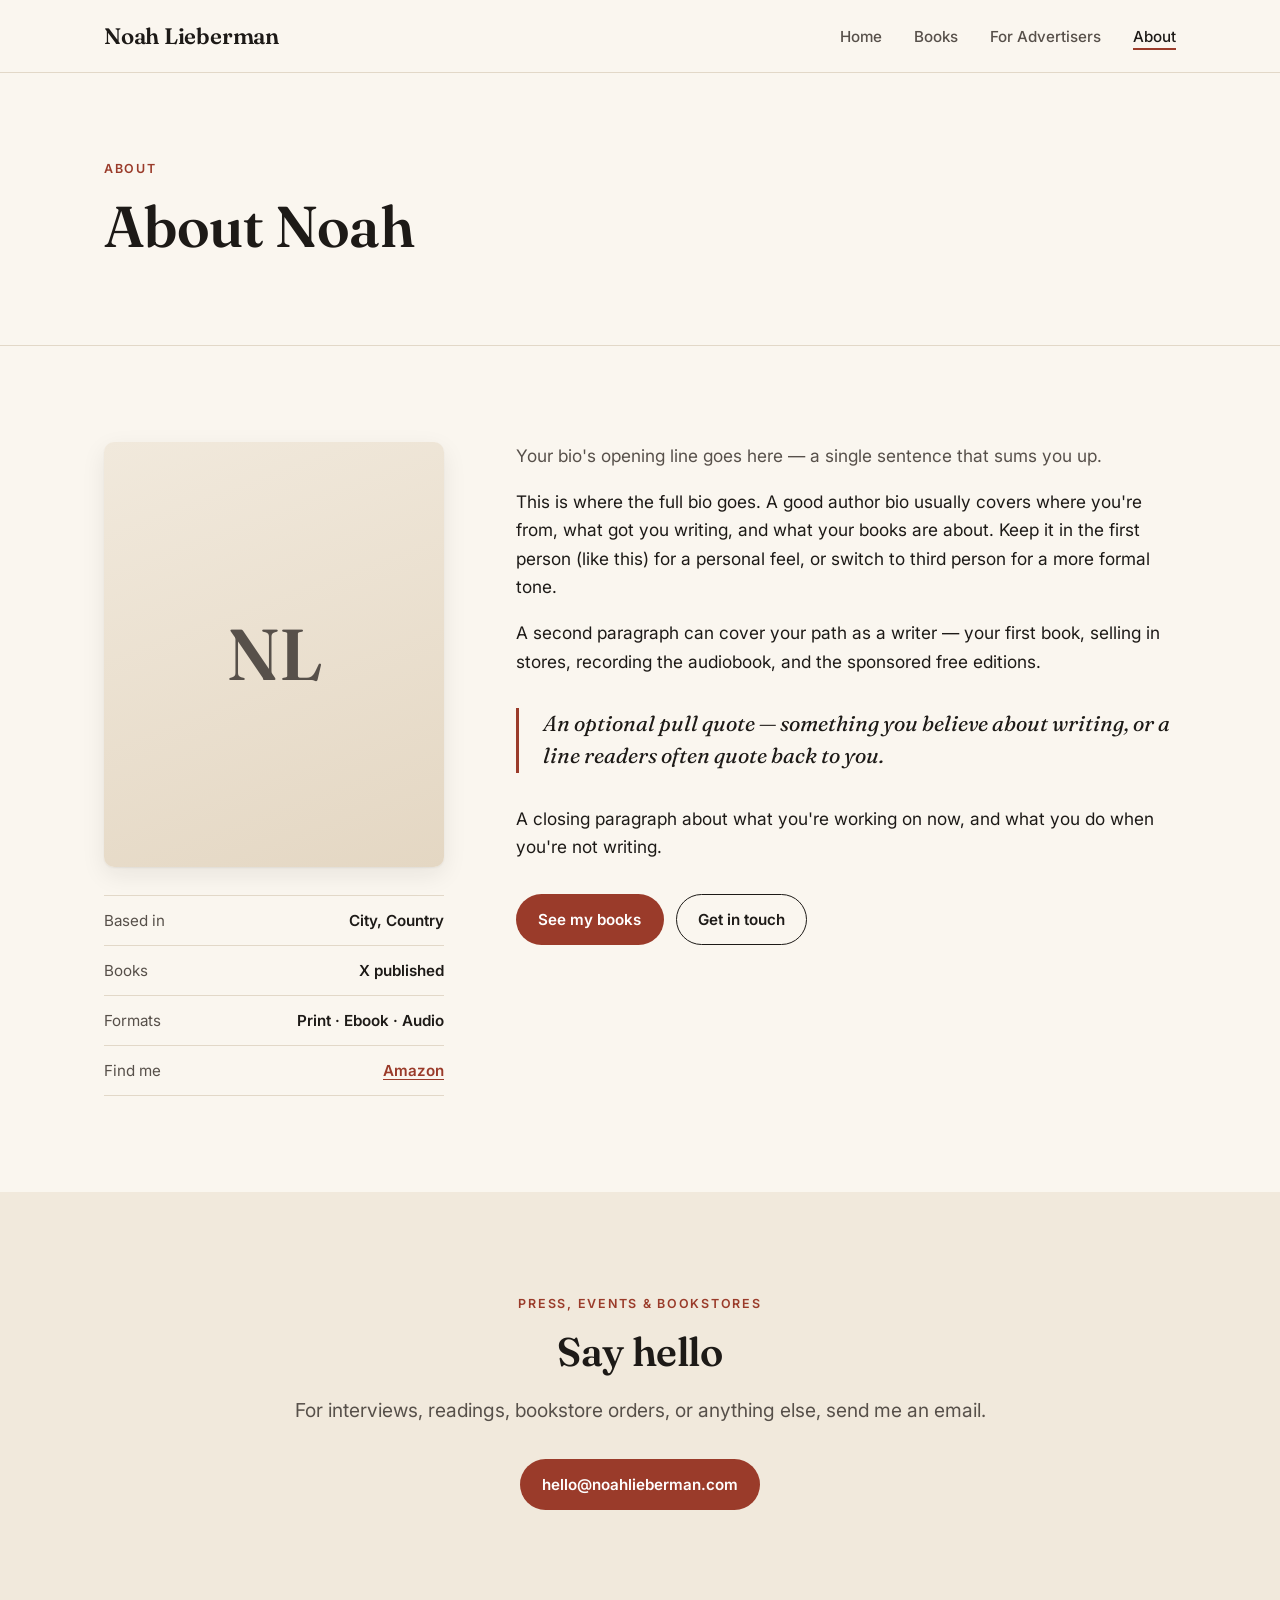
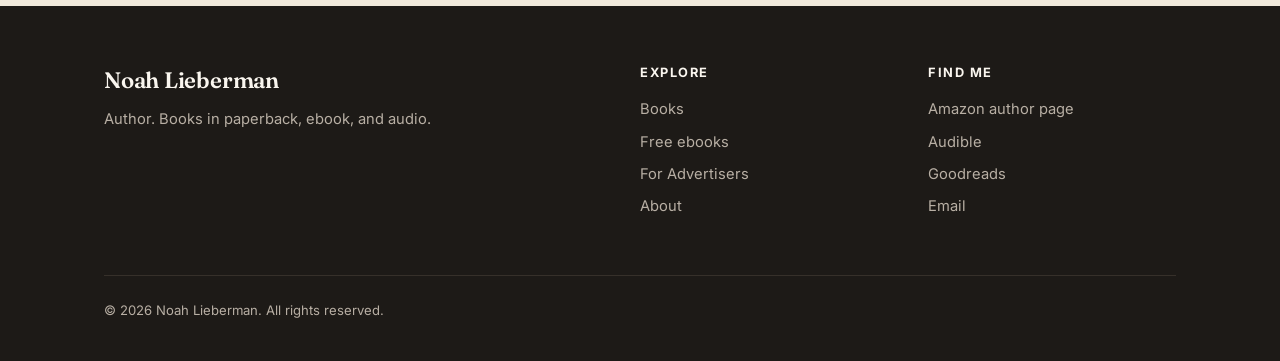
==== about.html @ 51c7ef85 "Build author website: home, books, advertisers, and about pages Static HTML/CSS site with placeholde" ====
<!doctype html>
<html lang="en">
<head>
  <meta charset="utf-8">
  <meta name="viewport" content="width=device-width, initial-scale=1">
  <title>About — Noah Lieberman</title>
  <meta name="description" content="About Noah Lieberman, author.">
  <link rel="icon" href="assets/img/favicon.svg" type="image/svg+xml">
  <link rel="preconnect" href="https://fonts.googleapis.com">
  <link rel="preconnect" href="https://fonts.gstatic.com" crossorigin>
  <link href="https://fonts.googleapis.com/css2?family=Fraunces:ital,opsz,wght@0,9..144,400..700;1,9..144,400..700&family=Inter:wght@400;500;600&display=swap" rel="stylesheet">
  <link rel="stylesheet" href="assets/css/style.css">
</head>
<body>
  <a class="skip-link" href="#main">Skip to content</a>

  <header class="site-header">
    <nav class="container" aria-label="Main">
      <a class="brand" href="index.html">Noah Lieberman</a>
      <button class="nav-toggle" aria-expanded="false" aria-controls="nav-links" aria-label="Open menu">
        <svg viewBox="0 0 24 24" fill="none" stroke="currentColor" stroke-width="2" stroke-linecap="round"><path d="M4 7h16M4 12h16M4 17h16"/></svg>
      </button>
      <ul class="nav-links" id="nav-links">
        <li><a href="index.html">Home</a></li>
        <li><a href="books.html">Books</a></li>
        <li><a href="advertisers.html">For Advertisers</a></li>
        <li><a href="about.html" aria-current="page">About</a></li>
      </ul>
    </nav>
  </header>

  <main id="main">

    <section class="page-head">
      <div class="container">
        <span class="eyebrow">About</span>
        <h1>About Noah</h1>
      </div>
    </section>

    <section class="section">
      <div class="container about-grid">
        <aside>
          <!-- EDIT: replace with <img class="portrait" src="assets/img/noah.jpg" alt="Noah Lieberman"> -->
          <div class="portrait" role="img" aria-label="Photo of Noah Lieberman">NL</div>

          <!-- EDIT: quick facts — change or delete any row -->
          <ul class="facts">
            <li><span>Based in</span><span>City, Country</span></li>
            <li><span>Books</span><span>X published</span></li>
            <li><span>Formats</span><span>Print · Ebook · Audio</span></li>
            <li><span>Find me</span><span><a href="#">Amazon</a></span></li>
          </ul>
        </aside>

        <!-- EDIT: your full bio goes here -->
        <div class="prose">
          <p class="lede">Your bio's opening line goes here — a single sentence that sums you up.</p>

          <p>This is where the full bio goes. A good author bio usually covers where you're from, what got you writing, and what your books are about. Keep it in the first person (like this) for a personal feel, or switch to third person for a more formal tone.</p>

          <p>A second paragraph can cover your path as a writer — your first book, selling in stores, recording the audiobook, and the sponsored free editions.</p>

          <blockquote>An optional pull quote — something you believe about writing, or a line readers often quote back to you.</blockquote>

          <p>A closing paragraph about what you're working on now, and what you do when you're not writing.</p>

          <div class="btn-row mt-2">
            <a class="btn btn-primary" href="books.html">See my books</a>
            <a class="btn btn-outline" href="mailto:hello@noahlieberman.com">Get in touch</a>
          </div>
        </div>
      </div>
    </section>

    <!-- ========== PRESS / CONTACT ========== -->
    <section class="section section-alt">
      <div class="container cta-band">
        <span class="eyebrow">Press, events &amp; bookstores</span>
        <h2>Say hello</h2>
        <p class="lede">For interviews, readings, bookstore orders, or anything else, send me an email.</p>
        <div class="btn-row">
          <a class="btn btn-primary" href="mailto:hello@noahlieberman.com">hello@noahlieberman.com</a>
        </div>
      </div>
    </section>

  </main>

  <footer class="site-footer">
    <div class="container">
      <div class="footer-grid">
        <div>
          <a class="brand" href="index.html">Noah Lieberman</a>
          <p>Author. Books in paperback, ebook, and audio.</p>
        </div>
        <div>
          <h4>Explore</h4>
          <ul>
            <li><a href="books.html">Books</a></li>
            <li><a href="books.html#free">Free ebooks</a></li>
            <li><a href="advertisers.html">For Advertisers</a></li>
            <li><a href="about.html">About</a></li>
          </ul>
        </div>
        <div>
          <h4>Find me</h4>
          <ul>
            <li><a href="#">Amazon author page</a></li>
            <li><a href="#">Audible</a></li>
            <li><a href="#">Goodreads</a></li>
            <li><a href="mailto:hello@noahlieberman.com">Email</a></li>
          </ul>
        </div>
      </div>
      <div class="footer-bottom">&copy; <span id="year">2026</span> Noah Lieberman. All rights reserved.</div>
    </div>
  </footer>

  <script src="assets/js/main.js"></script>
</body>
</html>
---- assets/css/style.css ----
/* ==========================================================================
   noahlieberman.com — site styles
   Colours and fonts live in :root so the whole look can be changed in one place.
   ========================================================================== */

:root {
  --paper: #faf6ef;
  --paper-deep: #f1e9dc;
  --ink: #1d1a17;
  --ink-soft: #57504a;
  --line: #e2d8c8;
  --accent: #9a3b2a;        /* deep brick red */
  --accent-dark: #7a2c1f;
  --accent-soft: #f3e2dc;
  --gold: #b88a3b;
  --white: #ffffff;

  --font-display: "Fraunces", Georgia, "Times New Roman", serif;
  --font-body: "Inter", system-ui, -apple-system, "Segoe UI", Roboto, sans-serif;

  --radius: 10px;
  --shadow: 0 1px 2px rgba(29, 26, 23, 0.06), 0 8px 24px rgba(29, 26, 23, 0.08);
  --shadow-book: 2px 2px 0 rgba(0, 0, 0, 0.08), 12px 18px 32px rgba(29, 26, 23, 0.22);
  --max: 1120px;
}

/* ---------- Base ---------- */

*,
*::before,
*::after {
  box-sizing: border-box;
}

html {
  scroll-behavior: smooth;
}

body {
  margin: 0;
  background: var(--paper);
  color: var(--ink);
  font-family: var(--font-body);
  font-size: 17px;
  line-height: 1.65;
  -webkit-font-smoothing: antialiased;
}

img {
  max-width: 100%;
  display: block;
}

a {
  color: var(--accent);
  text-underline-offset: 3px;
}

a:hover {
  color: var(--accent-dark);
}

h1,
h2,
h3 {
  font-family: var(--font-display);
  font-weight: 600;
  line-height: 1.15;
  letter-spacing: -0.01em;
  margin: 0 0 0.5em;
}

h1 {
  font-size: clamp(2.4rem, 5vw, 4rem);
}

h2 {
  font-size: clamp(1.8rem, 3.2vw, 2.5rem);
}

h3 {
  font-size: 1.35rem;
}

p {
  margin: 0 0 1em;
}

.container {
  width: 100%;
  max-width: var(--max);
  margin: 0 auto;
  padding: 0 24px;
}

.eyebrow {
  display: inline-block;
  font-size: 0.78rem;
  font-weight: 600;
  letter-spacing: 0.14em;
  text-transform: uppercase;
  color: var(--accent);
  margin-bottom: 0.9rem;
}

.lede {
  font-size: 1.2rem;
  color: var(--ink-soft);
  max-width: 40em;
}

.skip-link {
  position: absolute;
  left: -9999px;
}

.skip-link:focus {
  left: 16px;
  top: 16px;
  z-index: 100;
  background: var(--ink);
  color: var(--white);
  padding: 8px 14px;
  border-radius: 6px;
}

/* ---------- Buttons ---------- */

.btn {
  display: inline-flex;
  align-items: center;
  gap: 0.5em;
  padding: 0.8em 1.4em;
  border-radius: 999px;
  border: 1.5px solid transparent;
  font-family: var(--font-body);
  font-size: 0.95rem;
  font-weight: 600;
  text-decoration: none;
  cursor: pointer;
  transition: background 0.15s, color 0.15s, border-color 0.15s, transform 0.15s;
}

.btn:hover {
  transform: translateY(-1px);
}

.btn-primary {
  background: var(--accent);
  color: var(--white);
}

.btn-primary:hover {
  background: var(--accent-dark);
  color: var(--white);
}

.btn-outline {
  border-color: var(--ink);
  color: var(--ink);
  background: transparent;
}

.btn-outline:hover {
  background: var(--ink);
  color: var(--paper);
}

.btn-small {
  padding: 0.55em 1.05em;
  font-size: 0.85rem;
}

.btn-row {
  display: flex;
  flex-wrap: wrap;
  gap: 12px;
}

/* ---------- Header / nav ---------- */

.site-header {
  position: sticky;
  top: 0;
  z-index: 50;
  background: rgba(250, 246, 239, 0.92);
  backdrop-filter: blur(8px);
  -webkit-backdrop-filter: blur(8px);
  border-bottom: 1px solid var(--line);
}

.site-header .container {
  display: flex;
  align-items: center;
  justify-content: space-between;
  height: 72px;
}

.brand {
  font-family: var(--font-display);
  font-size: 1.4rem;
  font-weight: 600;
  color: var(--ink);
  text-decoration: none;
  letter-spacing: -0.01em;
}

.brand:hover {
  color: var(--ink);
}

.nav-links {
  display: flex;
  align-items: center;
  gap: 32px;
  list-style: none;
  margin: 0;
  padding: 0;
}

.nav-links a {
  color: var(--ink-soft);
  text-decoration: none;
  font-size: 0.95rem;
  font-weight: 500;
}

.nav-links a:hover,
.nav-links a[aria-current="page"] {
  color: var(--ink);
}

.nav-links a[aria-current="page"] {
  box-shadow: inset 0 -2px 0 var(--accent);
  padding-bottom: 4px;
}

.nav-toggle {
  display: none;
  background: none;
  border: 0;
  padding: 8px;
  cursor: pointer;
  color: var(--ink);
}

.nav-toggle svg {
  width: 26px;
  height: 26px;
}

@media (max-width: 760px) {
  .nav-toggle {
    display: block;
  }

  .nav-links {
    display: none;
    position: absolute;
    top: 72px;
    left: 0;
    right: 0;
    flex-direction: column;
    align-items: flex-start;
    gap: 0;
    background: var(--paper);
    border-bottom: 1px solid var(--line);
    padding: 8px 24px 20px;
  }

  .nav-links.open {
    display: flex;
  }

  .nav-links li {
    width: 100%;
  }

  .nav-links a {
    display: block;
    padding: 12px 0;
    font-size: 1.05rem;
  }

  .nav-links a[aria-current="page"] {
    box-shadow: none;
    color: var(--accent);
  }
}

/* ---------- Sections ---------- */

.section {
  padding: 96px 0;
}

.section-tight {
  padding: 64px 0;
}

.section-alt {
  background: var(--paper-deep);
}

.section-dark {
  background: var(--ink);
  color: var(--paper);
}

.section-dark .lede,
.section-dark p {
  color: #cfc6bb;
}

.section-dark .eyebrow {
  color: var(--gold);
}

.section-head {
  max-width: 680px;
  margin-bottom: 48px;
}

.section-head.center {
  text-align: center;
  margin-left: auto;
  margin-right: auto;
}

.section-head.center .lede {
  margin: 0 auto;
}

/* ---------- Hero ---------- */

.hero {
  padding: 88px 0 96px;
}

.hero-grid {
  display: grid;
  grid-template-columns: 1.2fr 1fr;
  align-items: center;
  gap: 64px;
}

.hero h1 em {
  font-style: italic;
  color: var(--accent);
}

.hero .lede {
  margin-bottom: 2rem;
}

.hero-books {
  position: relative;
  height: 420px;
}

.hero-books .cover {
  position: absolute;
  width: 220px;
}

.hero-books .cover:nth-child(1) {
  left: 4%;
  top: 40px;
  transform: rotate(-7deg);
}

.hero-books .cover:nth-child(2) {
  left: 50%;
  top: 0;
  transform: translateX(-50%);
  z-index: 2;
}

.hero-books .cover:nth-child(3) {
  right: 4%;
  top: 40px;
  transform: rotate(7deg);
}

@media (max-width: 900px) {
  .hero-grid {
    grid-template-columns: 1fr;
    gap: 48px;
  }

  .hero-books {
    height: 340px;
    max-width: 480px;
    margin: 0 auto;
    width: 100%;
  }

  .hero-books .cover {
    width: 170px;
  }
}

@media (max-width: 480px) {
  .hero {
    padding: 56px 0 64px;
  }

  .hero-books {
    height: 260px;
  }

  .hero-books .cover {
    width: 130px;
  }
}

/* ---------- Placeholder book covers ----------
   Swap a placeholder for a real cover by replacing
   <div class="cover cover--N">…</div> with
   <img class="cover" src="assets/img/your-cover.jpg" alt="…">
   ------------------------------------------------ */

.cover {
  aspect-ratio: 2 / 3;
  border-radius: 3px 6px 6px 3px;
  box-shadow: var(--shadow-book);
  object-fit: cover;
  background: var(--ink);
}

div.cover {
  position: relative;
  display: flex;
  flex-direction: column;
  justify-content: space-between;
  padding: 12% 10% 10%;
  color: var(--paper);
  overflow: hidden;
}

div.cover::before {
  /* spine shading */
  content: "";
  position: absolute;
  inset: 0 auto 0 0;
  width: 7%;
  background: linear-gradient(90deg, rgba(0, 0, 0, 0.28), rgba(255, 255, 255, 0.06) 70%, transparent);
}

.cover-title {
  font-family: var(--font-display);
  font-size: clamp(1rem, 2.4vw, 1.5rem);
  font-weight: 600;
  line-height: 1.1;
}

.cover-rule {
  width: 34%;
  height: 2px;
  background: currentColor;
  opacity: 0.6;
  margin: 10% 0;
}

.cover-author {
  font-size: 0.62rem;
  letter-spacing: 0.22em;
  text-transform: uppercase;
  opacity: 0.85;
}

.cover-sponsor {
  position: absolute;
  top: 6%;
  right: 7%;
  font-size: 0.55rem;
  letter-spacing: 0.12em;
  text-transform: uppercase;
  border: 1px solid currentColor;
  border-radius: 999px;
  padding: 2px 8px;
  opacity: 0.8;
}

.cover--1 {
  background: linear-gradient(160deg, #9a3b2a, #5e2016);
}

.cover--2 {
  background: linear-gradient(160deg, #1f3a4a, #0f1f29);
}

.cover--3 {
  background: linear-gradient(160deg, #c69a4b, #8a6326);
  color: #1d1a17;
}

.cover--4 {
  background: linear-gradient(160deg, #3d4b36, #222b1d);
}

.cover--5 {
  background: linear-gradient(160deg, #5a3d5c, #2f1f30);
}

/* ---------- Format strip ---------- */

.formats {
  display: grid;
  grid-template-columns: repeat(4, 1fr);
  gap: 24px;
}

.format {
  text-align: center;
  padding: 8px;
}

.format-icon {
  width: 52px;
  height: 52px;
  margin: 0 auto 14px;
  border-radius: 50%;
  background: var(--accent-soft);
  color: var(--accent);
  display: grid;
  place-items: center;
}

.format-icon svg {
  width: 24px;
  height: 24px;
}

.format h3 {
  font-size: 1.1rem;
  margin-bottom: 0.25em;
}

.format p {
  font-size: 0.92rem;
  color: var(--ink-soft);
  margin: 0;
}

@media (max-width: 760px) {
  .formats {
    grid-template-columns: repeat(2, 1fr);
    row-gap: 36px;
  }
}

/* ---------- Feature / split layouts ---------- */

.split {
  display: grid;
  grid-template-columns: 1fr 1fr;
  gap: 72px;
  align-items: center;
}

.split-cover {
  display: flex;
  justify-content: center;
}

.split-cover .cover {
  width: 300px;
}

@media (max-width: 860px) {
  .split {
    grid-template-columns: 1fr;
    gap: 40px;
  }

  .split-cover .cover {
    width: 220px;
  }
}

/* ---------- Book list (Books page) ---------- */

.book {
  display: grid;
  grid-template-columns: 260px 1fr;
  gap: 56px;
  padding: 56px 0;
  border-top: 1px solid var(--line);
}

.book:first-child {
  border-top: 0;
  padding-top: 0;
}

.book .cover {
  width: 100%;
}

.book-meta {
  display: flex;
  flex-wrap: wrap;
  gap: 8px;
  margin-bottom: 1rem;
}

.tag {
  display: inline-block;
  font-size: 0.75rem;
  font-weight: 600;
  letter-spacing: 0.04em;
  padding: 4px 10px;
  border-radius: 999px;
  background: var(--accent-soft);
  color: var(--accent-dark);
}

.tag-muted {
  background: var(--paper-deep);
  color: var(--ink-soft);
}

.book h3 {
  font-size: clamp(1.6rem, 3vw, 2.1rem);
}

.book-desc {
  color: var(--ink-soft);
}

.buy {
  margin-top: 1.75rem;
  padding: 24px;
  background: var(--white);
  border: 1px solid var(--line);
  border-radius: var(--radius);
}

.buy-label {
  font-size: 0.78rem;
  font-weight: 600;
  letter-spacing: 0.12em;
  text-transform: uppercase;
  color: var(--ink-soft);
  margin-bottom: 14px;
}

.buy-note {
  font-size: 0.88rem;
  color: var(--ink-soft);
  margin: 16px 0 0;
}

@media (max-width: 760px) {
  .book {
    grid-template-columns: 1fr;
    gap: 28px;
  }

  .book .cover {
    width: 200px;
  }
}

/* ---------- Cards ---------- */

.cards {
  display: grid;
  grid-template-columns: repeat(3, 1fr);
  gap: 24px;
}

.card {
  background: var(--white);
  border: 1px solid var(--line);
  border-radius: var(--radius);
  padding: 32px 28px;
}

.card p {
  color: var(--ink-soft);
  margin: 0;
}

.card .step {
  font-family: var(--font-display);
  font-size: 2.4rem;
  font-weight: 600;
  color: var(--accent);
  line-height: 1;
  margin-bottom: 18px;
}

@media (max-width: 860px) {
  .cards {
    grid-template-columns: 1fr;
  }
}

/* ---------- Free books ---------- */

.free-grid {
  display: grid;
  grid-template-columns: repeat(2, 1fr);
  gap: 32px;
}

.free-book {
  display: grid;
  grid-template-columns: 140px 1fr;
  gap: 28px;
  align-items: start;
  background: var(--white);
  border: 1px solid var(--line);
  border-radius: var(--radius);
  padding: 28px;
}

.free-book h3 {
  font-size: 1.3rem;
}

.free-book p {
  color: var(--ink-soft);
  font-size: 0.95rem;
}

.sponsor-line {
  font-size: 0.85rem;
  color: var(--ink-soft);
  margin-bottom: 1rem;
}

.sponsor-line strong {
  color: var(--ink);
}

@media (max-width: 900px) {
  .free-grid {
    grid-template-columns: 1fr;
  }
}

@media (max-width: 480px) {
  .free-book {
    grid-template-columns: 1fr;
  }

  .free-book .cover {
    width: 140px;
  }
}

/* ---------- Advertiser page ---------- */

.benefits {
  display: grid;
  grid-template-columns: repeat(2, 1fr);
  gap: 20px 48px;
  list-style: none;
  padding: 0;
  margin: 0;
}

.benefits li {
  position: relative;
  padding-left: 36px;
}

.benefits li::before {
  content: "";
  position: absolute;
  left: 0;
  top: 4px;
  width: 22px;
  height: 22px;
  border-radius: 50%;
  background: var(--accent-soft)
    url("data:image/svg+xml,%3Csvg xmlns='http://www.w3.org/2000/svg' viewBox='0 0 24 24' fill='none' stroke='%239a3b2a' stroke-width='3' stroke-linecap='round' stroke-linejoin='round'%3E%3Cpath d='M20 6 9 17l-5-5'/%3E%3C/svg%3E")
    center / 13px no-repeat;
}

.benefits strong {
  display: block;
}

.benefits span {
  color: var(--ink-soft);
  font-size: 0.95rem;
}

@media (max-width: 760px) {
  .benefits {
    grid-template-columns: 1fr;
  }
}

.preface-sample {
  background: var(--white);
  border: 1px solid var(--line);
  border-radius: var(--radius);
  padding: 40px;
  font-family: var(--font-display);
  font-size: 1.1rem;
  line-height: 1.7;
  box-shadow: var(--shadow);
}

.preface-sample .preface-label {
  font-family: var(--font-body);
  font-size: 0.75rem;
  font-weight: 600;
  letter-spacing: 0.14em;
  text-transform: uppercase;
  color: var(--ink-soft);
  margin-bottom: 18px;
}

.preface-sample p:last-child {
  margin-bottom: 0;
}

.preface-sample .sig {
  font-style: italic;
  color: var(--ink-soft);
}

.faq {
  max-width: 760px;
  margin: 0 auto;
}

.faq details {
  border-top: 1px solid var(--line);
  padding: 20px 0;
}

.faq details:last-child {
  border-bottom: 1px solid var(--line);
}

.faq summary {
  cursor: pointer;
  font-weight: 600;
  font-size: 1.05rem;
  list-style: none;
  display: flex;
  justify-content: space-between;
  align-items: center;
  gap: 16px;
}

.faq summary::-webkit-details-marker {
  display: none;
}

.faq summary::after {
  content: "+";
  font-size: 1.5rem;
  font-weight: 400;
  color: var(--accent);
  line-height: 1;
}

.faq details[open] summary::after {
  content: "\2212";
}

.faq details p {
  color: var(--ink-soft);
  margin: 12px 0 0;
}

/* ---------- Forms ---------- */

.form {
  display: grid;
  grid-template-columns: 1fr 1fr;
  gap: 18px;
}

.form .full {
  grid-column: 1 / -1;
}

.form label {
  display: block;
  font-size: 0.85rem;
  font-weight: 600;
  margin-bottom: 6px;
}

.form input,
.form select,
.form textarea {
  width: 100%;
  font: inherit;
  font-size: 0.98rem;
  padding: 12px 14px;
  border: 1.5px solid var(--line);
  border-radius: 8px;
  background: var(--white);
  color: var(--ink);
}

.form input:focus,
.form select:focus,
.form textarea:focus {
  outline: none;
  border-color: var(--accent);
}

.form textarea {
  min-height: 130px;
  resize: vertical;
}

.section-dark .form label {
  color: var(--paper);
}

.section-dark .form input,
.section-dark .form select,
.section-dark .form textarea {
  border-color: #3a342e;
  background: #2a2521;
  color: var(--paper);
}

.section-dark .form input:focus,
.section-dark .form select:focus,
.section-dark .form textarea:focus {
  border-color: var(--gold);
}

@media (max-width: 600px) {
  .form {
    grid-template-columns: 1fr;
  }
}

/* ---------- About page ---------- */

.about-grid {
  display: grid;
  grid-template-columns: 340px 1fr;
  gap: 72px;
  align-items: start;
}

.portrait {
  aspect-ratio: 4 / 5;
  width: 100%;
  border-radius: var(--radius);
  object-fit: cover;
  box-shadow: var(--shadow);
}

div.portrait {
  display: grid;
  place-items: center;
  background: linear-gradient(160deg, var(--paper-deep), #e4d7c3);
  color: var(--ink-soft);
  font-family: var(--font-display);
  font-size: 4.5rem;
  font-weight: 600;
}

.facts {
  list-style: none;
  padding: 0;
  margin: 28px 0 0;
  border-top: 1px solid var(--line);
}

.facts li {
  display: flex;
  justify-content: space-between;
  gap: 16px;
  padding: 12px 0;
  border-bottom: 1px solid var(--line);
  font-size: 0.95rem;
}

.facts li span:first-child {
  color: var(--ink-soft);
}

.facts li span:last-child {
  font-weight: 600;
  text-align: right;
}

.prose {
  max-width: 40em;
}

.prose p {
  font-size: 1.08rem;
}

.prose blockquote {
  margin: 2rem 0;
  padding-left: 24px;
  border-left: 3px solid var(--accent);
  font-family: var(--font-display);
  font-size: 1.35rem;
  font-style: italic;
  line-height: 1.5;
}

@media (max-width: 860px) {
  .about-grid {
    grid-template-columns: 1fr;
    gap: 40px;
  }

  .about-grid > aside {
    max-width: 340px;
  }
}

/* ---------- CTA band ---------- */

.cta-band {
  text-align: center;
}

.cta-band .lede {
  margin: 0 auto 2rem;
}

.cta-band .btn-row {
  justify-content: center;
}

/* ---------- Page header (inner pages) ---------- */

.page-head {
  padding: 80px 0 56px;
  border-bottom: 1px solid var(--line);
}

.page-head h1 {
  font-size: clamp(2.4rem, 5vw, 3.6rem);
}

/* ---------- Footer ---------- */

.site-footer {
  background: var(--ink);
  color: #b8afa4;
  padding: 56px 0 40px;
  font-size: 0.92rem;
}

.footer-grid {
  display: grid;
  grid-template-columns: 2fr 1fr 1fr;
  gap: 40px;
}

.site-footer .brand {
  color: var(--paper);
  display: inline-block;
  margin-bottom: 8px;
}

.site-footer h4 {
  color: var(--paper);
  font-size: 0.8rem;
  letter-spacing: 0.12em;
  text-transform: uppercase;
  margin: 0 0 14px;
}

.site-footer ul {
  list-style: none;
  padding: 0;
  margin: 0;
}

.site-footer li {
  margin-bottom: 8px;
}

.site-footer a {
  color: #b8afa4;
  text-decoration: none;
}

.site-footer a:hover {
  color: var(--paper);
}

.footer-bottom {
  margin-top: 48px;
  padding-top: 24px;
  border-top: 1px solid #36302a;
  font-size: 0.82rem;
}

@media (max-width: 760px) {
  .footer-grid {
    grid-template-columns: 1fr 1fr;
  }

  .footer-grid > :first-child {
    grid-column: 1 / -1;
  }
}

/* ---------- Utilities ---------- */

.mt-0 { margin-top: 0; }
.mb-0 { margin-bottom: 0; }
.mt-2 { margin-top: 2rem; }
.center { text-align: center; }
.muted { color: var(--ink-soft); }

.section-dark .benefits strong {
  color: var(--paper);
}

.section-dark .benefits span {
  color: #b8afa4;
}
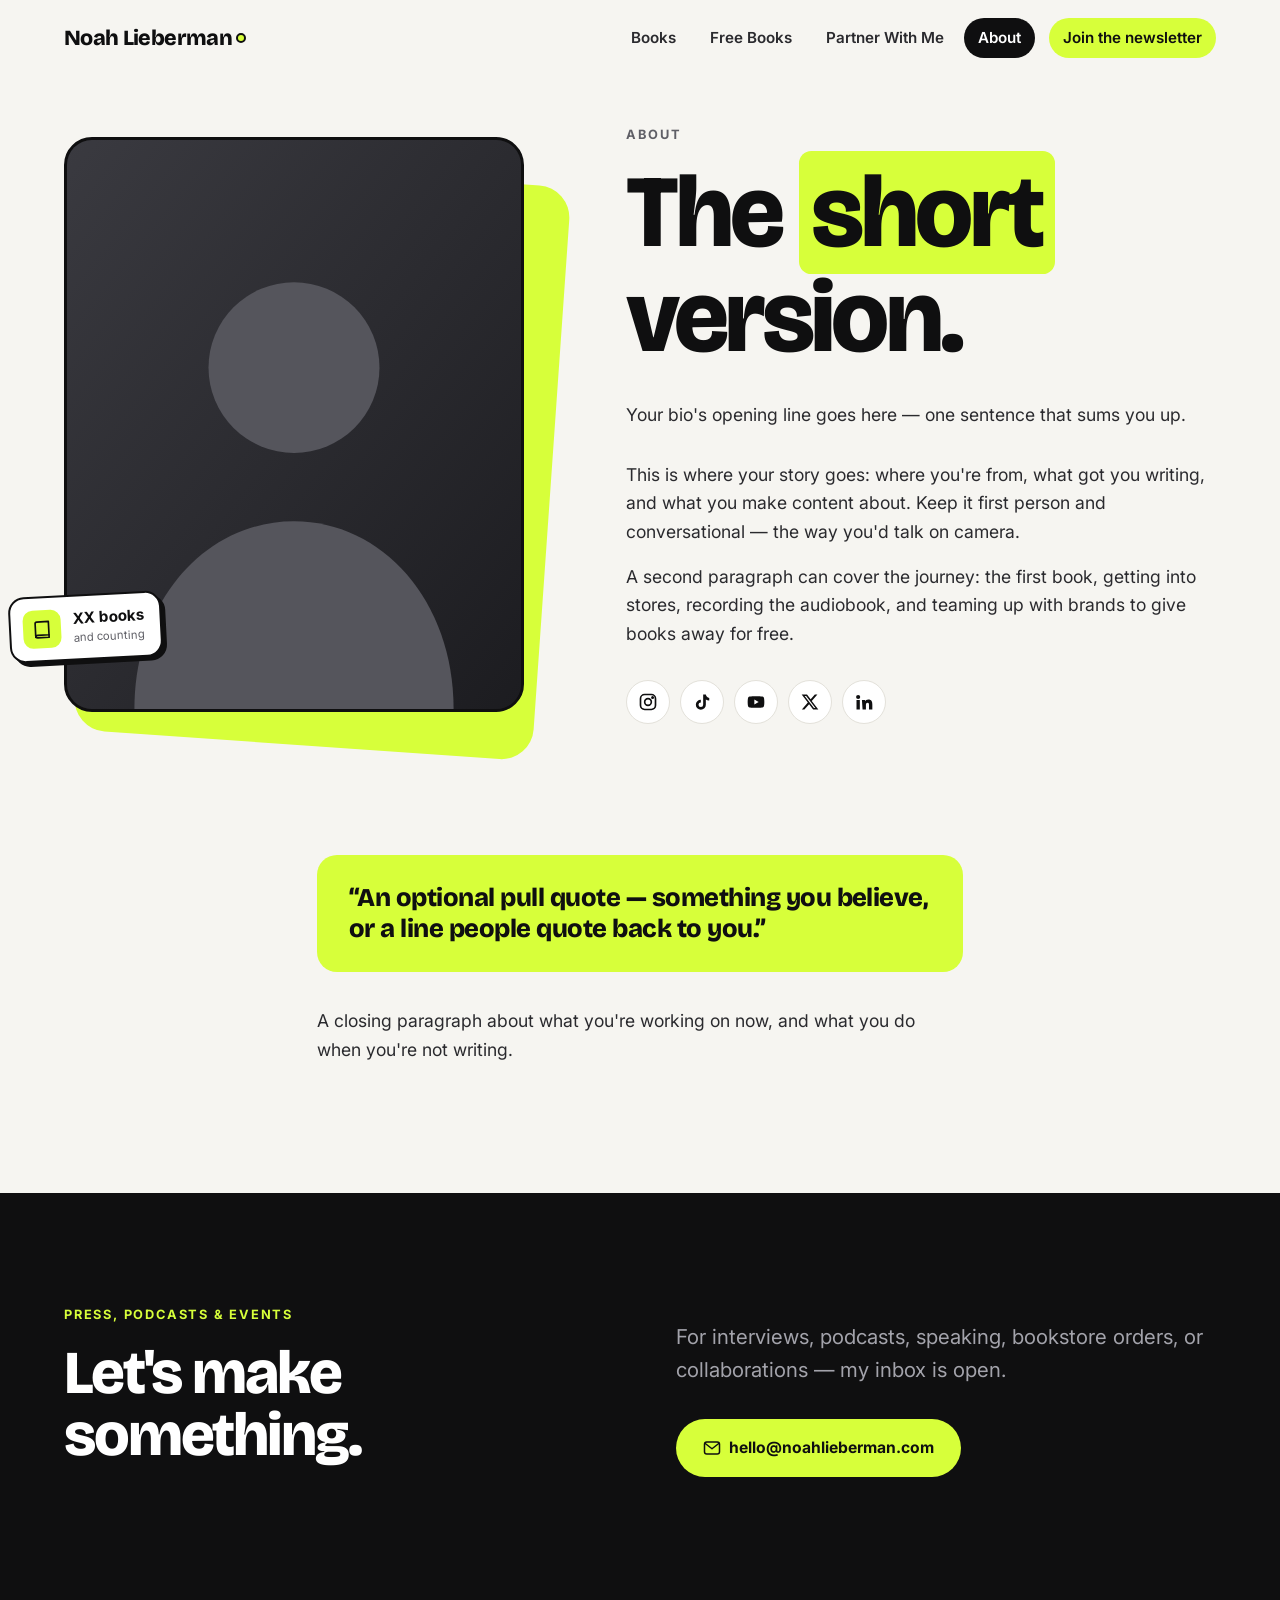
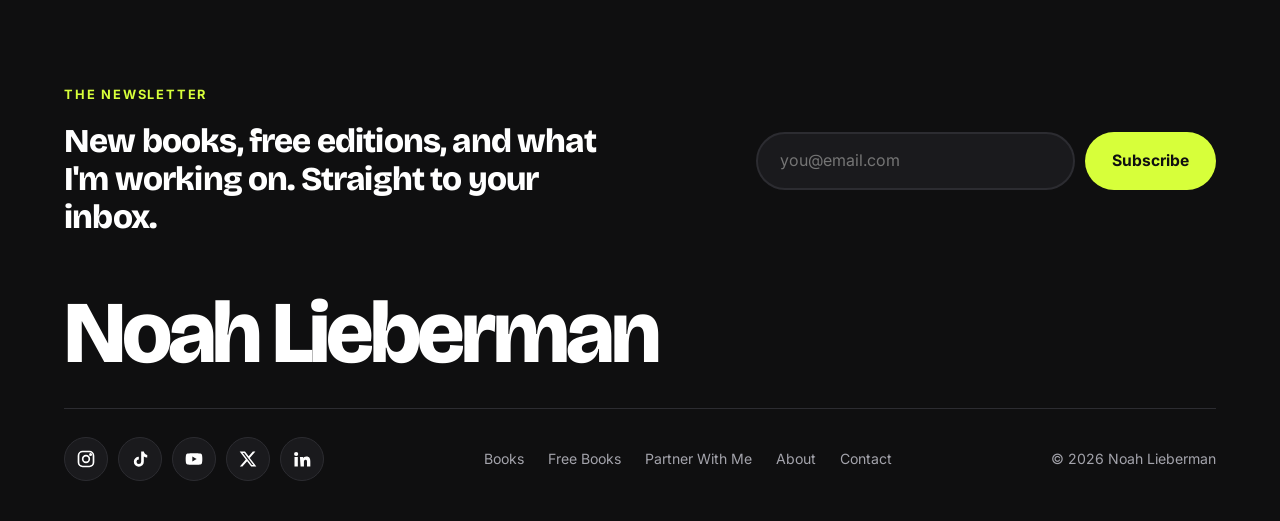
==== commit 718493aa: "Redesign site with a creator-style look centred on Noah Bold grotesque type with a lime accent, a ph" ====
--- a/about.html
+++ b/about.html
@@ -4,11 +4,14 @@
   <meta charset="utf-8">
   <meta name="viewport" content="width=device-width, initial-scale=1">
   <title>About — Noah Lieberman</title>
-  <meta name="description" content="About Noah Lieberman, author.">
+  <meta name="description" content="About Noah Lieberman, author and creator.">
+  <meta property="og:title" content="About — Noah Lieberman">
+  <meta property="og:description" content="About Noah Lieberman, author and creator.">
+  <meta property="og:type" content="website">
   <link rel="icon" href="assets/img/favicon.svg" type="image/svg+xml">
   <link rel="preconnect" href="https://fonts.googleapis.com">
   <link rel="preconnect" href="https://fonts.gstatic.com" crossorigin>
-  <link href="https://fonts.googleapis.com/css2?family=Fraunces:ital,opsz,wght@0,9..144,400..700;1,9..144,400..700&family=Inter:wght@400;500;600&display=swap" rel="stylesheet">
+  <link href="https://fonts.googleapis.com/css2?family=Bricolage+Grotesque:opsz,wght@12..96,500..800&family=Inter:wght@400;500;600;700&display=swap" rel="stylesheet">
   <link rel="stylesheet" href="assets/css/style.css">
 </head>
 <body>
@@ -16,104 +19,114 @@
 
   <header class="site-header">
     <nav class="container" aria-label="Main">
-      <a class="brand" href="index.html">Noah Lieberman</a>
+      <a class="brand" href="index.html">Noah Lieberman<span></span></a>
       <button class="nav-toggle" aria-expanded="false" aria-controls="nav-links" aria-label="Open menu">
-        <svg viewBox="0 0 24 24" fill="none" stroke="currentColor" stroke-width="2" stroke-linecap="round"><path d="M4 7h16M4 12h16M4 17h16"/></svg>
+        <svg viewBox="0 0 24 24" fill="none" stroke="currentColor" stroke-width="2.2" stroke-linecap="round"><path d="M4 7h16M4 12h16M4 17h16"/></svg>
       </button>
       <ul class="nav-links" id="nav-links">
-        <li><a href="index.html">Home</a></li>
         <li><a href="books.html">Books</a></li>
-        <li><a href="advertisers.html">For Advertisers</a></li>
+        <li><a href="books.html#free">Free Books</a></li>
+        <li><a href="advertisers.html">Partner With Me</a></li>
         <li><a href="about.html" aria-current="page">About</a></li>
+        <li class="nav-cta"><a href="#newsletter">Join the newsletter</a></li>
       </ul>
     </nav>
   </header>
 
   <main id="main">
 
-    <section class="page-head">
-      <div class="container">
-        <span class="eyebrow">About</span>
-        <h1>About Noah</h1>
-      </div>
-    </section>
-
-    <section class="section">
-      <div class="container about-grid">
-        <aside>
-          <!-- EDIT: replace with <img class="portrait" src="assets/img/noah.jpg" alt="Noah Lieberman"> -->
-          <div class="portrait" role="img" aria-label="Photo of Noah Lieberman">NL</div>
-
-          <!-- EDIT: quick facts — change or delete any row -->
-          <ul class="facts">
-            <li><span>Based in</span><span>City, Country</span></li>
-            <li><span>Books</span><span>X published</span></li>
-            <li><span>Formats</span><span>Print · Ebook · Audio</span></li>
-            <li><span>Find me</span><span><a href="#">Amazon</a></span></li>
-          </ul>
-        </aside>
-
-        <!-- EDIT: your full bio goes here -->
-        <div class="prose">
-          <p class="lede">Your bio's opening line goes here — a single sentence that sums you up.</p>
-
-          <p>This is where the full bio goes. A good author bio usually covers where you're from, what got you writing, and what your books are about. Keep it in the first person (like this) for a personal feel, or switch to third person for a more formal tone.</p>
-
-          <p>A second paragraph can cover your path as a writer — your first book, selling in stores, recording the audiobook, and the sponsored free editions.</p>
-
-          <blockquote>An optional pull quote — something you believe about writing, or a line readers often quote back to you.</blockquote>
-
-          <p>A closing paragraph about what you're working on now, and what you do when you're not writing.</p>
-
-          <div class="btn-row mt-2">
-            <a class="btn btn-primary" href="books.html">See my books</a>
-            <a class="btn btn-outline" href="mailto:hello@noahlieberman.com">Get in touch</a>
+    <section class="hero">
+      <div class="container about-hero">
+        <div class="photo-wrap">
+          <!-- EDIT: put your photo in assets/img/ and change src, e.g. src="assets/img/noah.jpg" -->
+          <img class="photo" src="assets/img/photo-placeholder.svg" alt="Noah Lieberman">
+          <div class="sticker sticker--bl">
+            <div class="sticker-icon"><svg viewBox="0 0 24 24" fill="none" stroke="currentColor" stroke-width="2" stroke-linecap="round" stroke-linejoin="round"><path d="M4 19.5V5a2 2 0 0 1 2-2h14v16H6.5A2.5 2.5 0 0 0 4 21.5"/><path d="M20 19v3H6.5A2.5 2.5 0 0 1 4 19.5"/></svg></div>
+            <div><strong>XX books</strong><small>and counting</small></div>
           </div>
+        </div>
+        <div>
+          <span class="kicker">About</span>
+          <h1>The <span class="mark">short</span> version.</h1>
+          <!-- EDIT: your bio -->
+          <div class="prose">
+            <p class="lede">Your bio's opening line goes here &mdash; one sentence that sums you up.</p>
+            <p>This is where your story goes: where you're from, what got you writing, and what you make content about. Keep it first person and conversational &mdash; the way you'd talk on camera.</p>
+            <p>A second paragraph can cover the journey: the first book, getting into stores, recording the audiobook, and teaming up with brands to give books away for free.</p>
+          </div>
+          <!-- EDIT: paste your profile URLs into each href (delete any you don't use) -->
+        <div class="socials">
+          <a href="#" aria-label="Instagram" target="_blank" rel="noopener"><svg viewBox="0 0 24 24" fill="none" stroke="currentColor" stroke-width="2" stroke-linecap="round" stroke-linejoin="round"><rect x="3" y="3" width="18" height="18" rx="5"/><circle cx="12" cy="12" r="4"/><circle cx="17.5" cy="6.5" r="0.8" fill="currentColor"/></svg></a>
+          <a href="#" aria-label="TikTok" target="_blank" rel="noopener"><svg viewBox="0 0 24 24" fill="currentColor"><path d="M16.6 3c.4 2.3 1.9 3.9 4.1 4.1v3.2c-1.5.1-2.9-.4-4.1-1.2v6.1A6 6 0 1 1 10.6 9.2v3.3a2.8 2.8 0 1 0 2.8 2.8V3h3.2z"/></svg></a>
+          <a href="#" aria-label="YouTube" target="_blank" rel="noopener"><svg viewBox="0 0 24 24" fill="currentColor"><path fill-rule="evenodd" d="M21.6 7.2a2.5 2.5 0 0 0-1.8-1.8C18.2 5 12 5 12 5s-6.2 0-7.8.4A2.5 2.5 0 0 0 2.4 7.2 26 26 0 0 0 2 12a26 26 0 0 0 .4 4.8 2.5 2.5 0 0 0 1.8 1.8C5.8 19 12 19 12 19s6.2 0 7.8-.4a2.5 2.5 0 0 0 1.8-1.8A26 26 0 0 0 22 12a26 26 0 0 0-.4-4.8zM10 15V9l5.2 3z"/></svg></a>
+          <a href="#" aria-label="X (Twitter)" target="_blank" rel="noopener"><svg viewBox="0 0 24 24" fill="currentColor"><path d="M17.8 3h3.1l-6.8 7.7L22 21h-6.2l-4.9-6.4L5.3 21H2.2l7.2-8.3L2 3h6.4l4.4 5.8L17.8 3zm-1.1 16.2h1.7L7.4 4.7H5.6l11.1 14.5z"/></svg></a>
+          <a href="#" aria-label="LinkedIn" target="_blank" rel="noopener"><svg viewBox="0 0 24 24" fill="currentColor"><path d="M4.98 3.5a2.5 2.5 0 1 1 0 5 2.5 2.5 0 0 1 0-5zM3 9.5h4V21H3zM9.5 9.5h3.8v1.6h.1c.5-1 1.8-2 3.8-2 4 0 4.8 2.6 4.8 6V21h-4v-5.2c0-1.2 0-2.8-1.7-2.8s-2 1.3-2 2.7V21h-4z"/></svg></a>
+        </div>
         </div>
       </div>
     </section>
 
-    <!-- ========== PRESS / CONTACT ========== -->
-    <section class="section section-alt">
-      <div class="container cta-band">
-        <span class="eyebrow">Press, events &amp; bookstores</span>
-        <h2>Say hello</h2>
-        <p class="lede">For interviews, readings, bookstore orders, or anything else, send me an email.</p>
-        <div class="btn-row">
-          <a class="btn btn-primary" href="mailto:hello@noahlieberman.com">hello@noahlieberman.com</a>
+    <section class="section" style="padding-top: 0;">
+      <div class="container">
+        <div class="prose" style="margin: 0 auto;">
+          <!-- EDIT: optional pull quote -->
+          <blockquote>&ldquo;An optional pull quote &mdash; something you believe, or a line people quote back to you.&rdquo;</blockquote>
+          <p>A closing paragraph about what you're working on now, and what you do when you're not writing.</p>
+        </div>
+      </div>
+    </section>
+
+    <section class="section on-dark">
+      <div class="container split">
+        <div>
+          <span class="kicker">Press, podcasts &amp; events</span>
+          <h2>Let's make something.</h2>
+        </div>
+        <div>
+          <p class="lede">For interviews, podcasts, speaking, bookstore orders, or collaborations &mdash; my inbox is open.</p>
+          <div class="btn-row mt-2">
+            <a class="btn btn-accent" href="mailto:hello@noahlieberman.com"><svg viewBox="0 0 24 24" fill="none" stroke="currentColor" stroke-width="2" stroke-linecap="round" stroke-linejoin="round"><rect x="2" y="4" width="20" height="16" rx="3"/><path d="m3 6 9 7 9-7"/></svg> hello@noahlieberman.com</a>
+          </div>
         </div>
       </div>
     </section>
 
   </main>
 
-  <footer class="site-footer">
+  <footer class="site-footer on-dark" id="newsletter">
     <div class="container">
-      <div class="footer-grid">
+      <div class="footer-top">
         <div>
-          <a class="brand" href="index.html">Noah Lieberman</a>
-          <p>Author. Books in paperback, ebook, and audio.</p>
+          <span class="kicker">The newsletter</span>
+          <p class="footer-cta">New books, free editions, and what I'm working on. Straight to your inbox.</p>
         </div>
-        <div>
-          <h4>Explore</h4>
-          <ul>
-            <li><a href="books.html">Books</a></li>
-            <li><a href="books.html#free">Free ebooks</a></li>
-            <li><a href="advertisers.html">For Advertisers</a></li>
-            <li><a href="about.html">About</a></li>
-          </ul>
+        <!-- EDIT: to use a newsletter service (Beehiiv, Substack, ConvertKit…), set action="" to its signup URL.
+             Until then, signing up sends you an email with the subscriber's address. -->
+        <form class="inline-form" data-newsletter data-mailto="hello@noahlieberman.com">
+          <label class="skip-link" for="nl-email">Email address</label>
+          <input id="nl-email" name="Email" type="email" placeholder="you@email.com" autocomplete="email" required>
+          <button class="btn btn-accent" type="submit">Subscribe</button>
+        </form>
+      </div>
+      <p class="footer-name">Noah Lieberman</p>
+      <div class="footer-bottom">
+        <!-- EDIT: paste your profile URLs into each href (delete any you don't use) -->
+        <div class="socials">
+          <a href="#" aria-label="Instagram" target="_blank" rel="noopener"><svg viewBox="0 0 24 24" fill="none" stroke="currentColor" stroke-width="2" stroke-linecap="round" stroke-linejoin="round"><rect x="3" y="3" width="18" height="18" rx="5"/><circle cx="12" cy="12" r="4"/><circle cx="17.5" cy="6.5" r="0.8" fill="currentColor"/></svg></a>
+          <a href="#" aria-label="TikTok" target="_blank" rel="noopener"><svg viewBox="0 0 24 24" fill="currentColor"><path d="M16.6 3c.4 2.3 1.9 3.9 4.1 4.1v3.2c-1.5.1-2.9-.4-4.1-1.2v6.1A6 6 0 1 1 10.6 9.2v3.3a2.8 2.8 0 1 0 2.8 2.8V3h3.2z"/></svg></a>
+          <a href="#" aria-label="YouTube" target="_blank" rel="noopener"><svg viewBox="0 0 24 24" fill="currentColor"><path fill-rule="evenodd" d="M21.6 7.2a2.5 2.5 0 0 0-1.8-1.8C18.2 5 12 5 12 5s-6.2 0-7.8.4A2.5 2.5 0 0 0 2.4 7.2 26 26 0 0 0 2 12a26 26 0 0 0 .4 4.8 2.5 2.5 0 0 0 1.8 1.8C5.8 19 12 19 12 19s6.2 0 7.8-.4a2.5 2.5 0 0 0 1.8-1.8A26 26 0 0 0 22 12a26 26 0 0 0-.4-4.8zM10 15V9l5.2 3z"/></svg></a>
+          <a href="#" aria-label="X (Twitter)" target="_blank" rel="noopener"><svg viewBox="0 0 24 24" fill="currentColor"><path d="M17.8 3h3.1l-6.8 7.7L22 21h-6.2l-4.9-6.4L5.3 21H2.2l7.2-8.3L2 3h6.4l4.4 5.8L17.8 3zm-1.1 16.2h1.7L7.4 4.7H5.6l11.1 14.5z"/></svg></a>
+          <a href="#" aria-label="LinkedIn" target="_blank" rel="noopener"><svg viewBox="0 0 24 24" fill="currentColor"><path d="M4.98 3.5a2.5 2.5 0 1 1 0 5 2.5 2.5 0 0 1 0-5zM3 9.5h4V21H3zM9.5 9.5h3.8v1.6h.1c.5-1 1.8-2 3.8-2 4 0 4.8 2.6 4.8 6V21h-4v-5.2c0-1.2 0-2.8-1.7-2.8s-2 1.3-2 2.7V21h-4z"/></svg></a>
         </div>
-        <div>
-          <h4>Find me</h4>
-          <ul>
-            <li><a href="#">Amazon author page</a></li>
-            <li><a href="#">Audible</a></li>
-            <li><a href="#">Goodreads</a></li>
-            <li><a href="mailto:hello@noahlieberman.com">Email</a></li>
-          </ul>
-        </div>
+        <ul class="footer-links">
+          <li><a href="books.html">Books</a></li>
+          <li><a href="books.html#free">Free Books</a></li>
+          <li><a href="advertisers.html">Partner With Me</a></li>
+          <li><a href="about.html">About</a></li>
+          <li><a href="mailto:hello@noahlieberman.com">Contact</a></li>
+        </ul>
+        <span>&copy; <span id="year">2026</span> Noah Lieberman</span>
       </div>
-      <div class="footer-bottom">&copy; <span id="year">2026</span> Noah Lieberman. All rights reserved.</div>
     </div>
   </footer>
 
--- a/assets/css/style.css
+++ b/assets/css/style.css
@@ -4,24 +4,26 @@
    ========================================================================== */
 
 :root {
-  --paper: #faf6ef;
-  --paper-deep: #f1e9dc;
-  --ink: #1d1a17;
-  --ink-soft: #57504a;
-  --line: #e2d8c8;
-  --accent: #9a3b2a;        /* deep brick red */
-  --accent-dark: #7a2c1f;
-  --accent-soft: #f3e2dc;
-  --gold: #b88a3b;
-  --white: #ffffff;
-
-  --font-display: "Fraunces", Georgia, "Times New Roman", serif;
+  --bg: #f6f5f1;
+  --card: #ffffff;
+  --ink: #0f0f10;
+  --ink-2: #2a2a2e;
+  --muted: #5f5f66;
+  --line: #e3e1da;
+  --accent: #d7ff3a;        /* electric lime */
+  --accent-ink: #0f0f10;    /* text that sits on the accent */
+  --dark: #0f0f10;
+  --dark-2: #1a1a1d;
+  --dark-line: #2c2c31;
+  --dark-muted: #a3a3ab;
+
+  --font-display: "Bricolage Grotesque", "Inter", system-ui, sans-serif;
   --font-body: "Inter", system-ui, -apple-system, "Segoe UI", Roboto, sans-serif;
 
-  --radius: 10px;
-  --shadow: 0 1px 2px rgba(29, 26, 23, 0.06), 0 8px 24px rgba(29, 26, 23, 0.08);
-  --shadow-book: 2px 2px 0 rgba(0, 0, 0, 0.08), 12px 18px 32px rgba(29, 26, 23, 0.22);
-  --max: 1120px;
+  --radius: 20px;
+  --radius-sm: 12px;
+  --shadow: 0 1px 2px rgba(15, 15, 16, 0.06), 0 12px 32px rgba(15, 15, 16, 0.1);
+  --max: 1200px;
 }
 
 /* ---------- Base ---------- */
@@ -38,11 +40,11 @@
 
 body {
   margin: 0;
-  background: var(--paper);
+  background: var(--bg);
   color: var(--ink);
   font-family: var(--font-body);
   font-size: 17px;
-  line-height: 1.65;
+  line-height: 1.6;
   -webkit-font-smoothing: antialiased;
 }
 
@@ -52,34 +54,33 @@
 }
 
 a {
-  color: var(--accent);
+  color: inherit;
   text-underline-offset: 3px;
-}
-
-a:hover {
-  color: var(--accent-dark);
 }
 
 h1,
 h2,
+h3,
+h4 {
+  font-family: var(--font-display);
+  font-weight: 800;
+  line-height: 1.02;
+  letter-spacing: -0.035em;
+  margin: 0 0 0.45em;
+}
+
+h1 {
+  font-size: clamp(3rem, 8vw, 6.4rem);
+}
+
+h2 {
+  font-size: clamp(2.2rem, 5vw, 3.8rem);
+}
+
 h3 {
-  font-family: var(--font-display);
-  font-weight: 600;
+  font-size: 1.5rem;
+  letter-spacing: -0.02em;
   line-height: 1.15;
-  letter-spacing: -0.01em;
-  margin: 0 0 0.5em;
-}
-
-h1 {
-  font-size: clamp(2.4rem, 5vw, 4rem);
-}
-
-h2 {
-  font-size: clamp(1.8rem, 3.2vw, 2.5rem);
-}
-
-h3 {
-  font-size: 1.35rem;
 }
 
 p {
@@ -93,20 +94,40 @@
   padding: 0 24px;
 }
 
-.eyebrow {
-  display: inline-block;
-  font-size: 0.78rem;
+.lede {
+  font-size: clamp(1.1rem, 1.6vw, 1.3rem);
+  color: var(--muted);
+  max-width: 34em;
+}
+
+.mark {
+  background: var(--accent);
+  color: var(--accent-ink);
+  padding: 0 0.12em;
+  border-radius: 0.12em;
+  box-decoration-break: clone;
+  -webkit-box-decoration-break: clone;
+}
+
+.pill {
+  display: inline-flex;
+  align-items: center;
+  gap: 8px;
+  font-size: 0.82rem;
   font-weight: 600;
-  letter-spacing: 0.14em;
-  text-transform: uppercase;
-  color: var(--accent);
-  margin-bottom: 0.9rem;
-}
-
-.lede {
-  font-size: 1.2rem;
-  color: var(--ink-soft);
-  max-width: 40em;
+  padding: 7px 14px;
+  border-radius: 999px;
+  border: 1px solid var(--line);
+  background: var(--card);
+  margin-bottom: 1.4rem;
+}
+
+.pill .dot {
+  width: 8px;
+  height: 8px;
+  border-radius: 50%;
+  background: #2bd46b;
+  box-shadow: 0 0 0 4px rgba(43, 212, 107, 0.18);
 }
 
 .skip-link {
@@ -119,9 +140,9 @@
   top: 16px;
   z-index: 100;
   background: var(--ink);
-  color: var(--white);
+  color: #fff;
   padding: 8px 14px;
-  border-radius: 6px;
+  border-radius: 8px;
 }
 
 /* ---------- Buttons ---------- */
@@ -129,46 +150,70 @@
 .btn {
   display: inline-flex;
   align-items: center;
+  justify-content: center;
   gap: 0.5em;
-  padding: 0.8em 1.4em;
+  padding: 0.95em 1.6em;
   border-radius: 999px;
-  border: 1.5px solid transparent;
+  border: 2px solid transparent;
   font-family: var(--font-body);
-  font-size: 0.95rem;
-  font-weight: 600;
+  font-size: 0.98rem;
+  font-weight: 700;
   text-decoration: none;
   cursor: pointer;
-  transition: background 0.15s, color 0.15s, border-color 0.15s, transform 0.15s;
+  transition: transform 0.15s, background 0.15s, color 0.15s, border-color 0.15s, box-shadow 0.15s;
+  white-space: nowrap;
 }
 
 .btn:hover {
-  transform: translateY(-1px);
-}
-
-.btn-primary {
+  transform: translateY(-2px);
+}
+
+.btn svg {
+  width: 18px;
+  height: 18px;
+}
+
+.btn-accent {
   background: var(--accent);
-  color: var(--white);
-}
-
-.btn-primary:hover {
-  background: var(--accent-dark);
-  color: var(--white);
-}
-
-.btn-outline {
+  color: var(--accent-ink);
+}
+
+.btn-accent:hover {
+  box-shadow: 0 8px 24px rgba(215, 255, 58, 0.35);
+}
+
+.btn-dark {
+  background: var(--ink);
+  color: #fff;
+}
+
+.btn-dark:hover {
+  background: var(--ink-2);
+}
+
+.btn-ghost {
   border-color: var(--ink);
   color: var(--ink);
-  background: transparent;
-}
-
-.btn-outline:hover {
+}
+
+.btn-ghost:hover {
   background: var(--ink);
-  color: var(--paper);
+  color: #fff;
+}
+
+.on-dark .btn-ghost {
+  border-color: #fff;
+  color: #fff;
+}
+
+.on-dark .btn-ghost:hover {
+  background: #fff;
+  color: var(--ink);
 }
 
 .btn-small {
-  padding: 0.55em 1.05em;
-  font-size: 0.85rem;
+  padding: 0.6em 1.15em;
+  font-size: 0.88rem;
 }
 
 .btn-row {
@@ -183,56 +228,78 @@
   position: sticky;
   top: 0;
   z-index: 50;
-  background: rgba(250, 246, 239, 0.92);
-  backdrop-filter: blur(8px);
-  -webkit-backdrop-filter: blur(8px);
-  border-bottom: 1px solid var(--line);
+  background: rgba(246, 245, 241, 0.85);
+  backdrop-filter: saturate(180%) blur(12px);
+  -webkit-backdrop-filter: saturate(180%) blur(12px);
+  border-bottom: 1px solid transparent;
+  transition: border-color 0.2s;
+}
+
+.site-header.scrolled {
+  border-bottom-color: var(--line);
 }
 
 .site-header .container {
   display: flex;
   align-items: center;
   justify-content: space-between;
-  height: 72px;
+  height: 76px;
+  gap: 24px;
 }
 
 .brand {
   font-family: var(--font-display);
-  font-size: 1.4rem;
-  font-weight: 600;
+  font-size: 1.35rem;
+  font-weight: 800;
+  letter-spacing: -0.03em;
+  text-decoration: none;
   color: var(--ink);
-  text-decoration: none;
-  letter-spacing: -0.01em;
-}
-
-.brand:hover {
-  color: var(--ink);
+  white-space: nowrap;
+}
+
+.brand span {
+  display: inline-block;
+  width: 10px;
+  height: 10px;
+  border-radius: 50%;
+  background: var(--accent);
+  border: 2px solid var(--ink);
+  margin-left: 4px;
+  vertical-align: 2px;
 }
 
 .nav-links {
   display: flex;
   align-items: center;
-  gap: 32px;
+  gap: 6px;
   list-style: none;
   margin: 0;
   padding: 0;
 }
 
 .nav-links a {
-  color: var(--ink-soft);
+  display: block;
+  padding: 8px 14px;
+  border-radius: 999px;
   text-decoration: none;
   font-size: 0.95rem;
-  font-weight: 500;
-}
-
-.nav-links a:hover,
+  font-weight: 600;
+  color: var(--ink-2);
+}
+
+.nav-links a:hover {
+  background: rgba(15, 15, 16, 0.06);
+}
+
 .nav-links a[aria-current="page"] {
-  color: var(--ink);
-}
-
-.nav-links a[aria-current="page"] {
-  box-shadow: inset 0 -2px 0 var(--accent);
-  padding-bottom: 4px;
+  background: var(--ink);
+  color: #fff;
+}
+
+.nav-links .nav-cta a {
+  background: var(--accent);
+  color: var(--accent-ink);
+  margin-left: 8px;
 }
 
 .nav-toggle {
@@ -245,11 +312,11 @@
 }
 
 .nav-toggle svg {
-  width: 26px;
-  height: 26px;
-}
-
-@media (max-width: 760px) {
+  width: 28px;
+  height: 28px;
+}
+
+@media (max-width: 860px) {
   .nav-toggle {
     display: block;
   }
@@ -257,160 +324,384 @@
   .nav-links {
     display: none;
     position: absolute;
-    top: 72px;
+    top: 76px;
     left: 0;
     right: 0;
     flex-direction: column;
-    align-items: flex-start;
-    gap: 0;
-    background: var(--paper);
+    align-items: stretch;
+    gap: 4px;
+    background: var(--bg);
     border-bottom: 1px solid var(--line);
-    padding: 8px 24px 20px;
+    padding: 12px 16px 20px;
   }
 
   .nav-links.open {
     display: flex;
   }
 
-  .nav-links li {
-    width: 100%;
-  }
-
   .nav-links a {
-    display: block;
-    padding: 12px 0;
+    padding: 12px 16px;
     font-size: 1.05rem;
   }
 
-  .nav-links a[aria-current="page"] {
-    box-shadow: none;
-    color: var(--accent);
+  .nav-links .nav-cta a {
+    margin: 8px 0 0;
+    text-align: center;
   }
 }
 
 /* ---------- Sections ---------- */
 
 .section {
-  padding: 96px 0;
+  padding: 112px 0;
 }
 
 .section-tight {
-  padding: 64px 0;
-}
-
-.section-alt {
-  background: var(--paper-deep);
-}
-
-.section-dark {
-  background: var(--ink);
-  color: var(--paper);
-}
-
-.section-dark .lede,
-.section-dark p {
-  color: #cfc6bb;
-}
-
-.section-dark .eyebrow {
-  color: var(--gold);
+  padding: 56px 0;
+}
+
+.on-dark {
+  background: var(--dark);
+  color: #fff;
+}
+
+.on-dark .lede,
+.on-dark .muted {
+  color: var(--dark-muted);
 }
 
 .section-head {
-  max-width: 680px;
+  display: flex;
+  justify-content: space-between;
+  align-items: end;
+  gap: 32px;
   margin-bottom: 48px;
-}
-
-.section-head.center {
-  text-align: center;
-  margin-left: auto;
-  margin-right: auto;
-}
-
-.section-head.center .lede {
-  margin: 0 auto;
+  flex-wrap: wrap;
+}
+
+.section-head h2 {
+  margin: 0;
+  max-width: 14em;
+}
+
+.section-head .lede {
+  margin: 12px 0 0;
+}
+
+.kicker {
+  display: block;
+  font-size: 0.8rem;
+  font-weight: 700;
+  letter-spacing: 0.14em;
+  text-transform: uppercase;
+  color: var(--muted);
+  margin-bottom: 16px;
+}
+
+.on-dark .kicker {
+  color: var(--accent);
+}
+
+@media (max-width: 760px) {
+  .section {
+    padding: 80px 0;
+  }
 }
 
 /* ---------- Hero ---------- */
 
 .hero {
-  padding: 88px 0 96px;
+  padding: 48px 0 96px;
+  overflow: hidden;
 }
 
 .hero-grid {
   display: grid;
-  grid-template-columns: 1.2fr 1fr;
+  grid-template-columns: 1.15fr 0.85fr;
   align-items: center;
-  gap: 64px;
-}
-
-.hero h1 em {
-  font-style: italic;
-  color: var(--accent);
+  gap: 56px;
+}
+
+.hero h1 {
+  margin-bottom: 0.3em;
 }
 
 .hero .lede {
   margin-bottom: 2rem;
 }
 
-.hero-books {
+.socials {
+  display: flex;
+  flex-wrap: wrap;
+  gap: 10px;
+  margin-top: 2rem;
+}
+
+.socials a {
+  width: 44px;
+  height: 44px;
+  display: grid;
+  place-items: center;
+  border-radius: 50%;
+  border: 1px solid var(--line);
+  background: var(--card);
+  color: var(--ink);
+  transition: transform 0.15s, background 0.15s, color 0.15s;
+}
+
+.socials a:hover {
+  transform: translateY(-2px);
+  background: var(--ink);
+  color: #fff;
+}
+
+.socials svg {
+  width: 20px;
+  height: 20px;
+}
+
+.on-dark .socials a {
+  background: var(--dark-2);
+  border-color: var(--dark-line);
+  color: #fff;
+}
+
+.on-dark .socials a:hover {
+  background: var(--accent);
+  color: var(--accent-ink);
+}
+
+/* Photo with floating "sticker" cards */
+
+.photo-wrap {
   position: relative;
-  height: 420px;
-}
-
-.hero-books .cover {
+  max-width: 460px;
+  margin-left: auto;
+  width: 100%;
+}
+
+.photo-wrap::before {
+  content: "";
   position: absolute;
-  width: 220px;
-}
-
-.hero-books .cover:nth-child(1) {
-  left: 4%;
-  top: 40px;
-  transform: rotate(-7deg);
-}
-
-.hero-books .cover:nth-child(2) {
-  left: 50%;
-  top: 0;
-  transform: translateX(-50%);
-  z-index: 2;
-}
-
-.hero-books .cover:nth-child(3) {
-  right: 4%;
-  top: 40px;
-  transform: rotate(7deg);
-}
-
-@media (max-width: 900px) {
+  inset: 6% -6% -6% 6%;
+  background: var(--accent);
+  border-radius: 32px;
+  transform: rotate(4deg);
+}
+
+.photo {
+  position: relative;
+  width: 100%;
+  aspect-ratio: 4 / 5;
+  object-fit: cover;
+  border-radius: 28px;
+  border: 3px solid var(--ink);
+  background: var(--dark-2);
+}
+
+.sticker {
+  position: absolute;
+  display: flex;
+  align-items: center;
+  gap: 12px;
+  padding: 12px 16px 12px 12px;
+  background: var(--card);
+  color: var(--ink);
+  border: 2px solid var(--ink);
+  border-radius: 16px;
+  box-shadow: 4px 4px 0 var(--ink);
+  font-size: 0.85rem;
+  line-height: 1.3;
+  text-decoration: none;
+}
+
+.sticker strong {
+  display: block;
+  font-size: 0.95rem;
+}
+
+.sticker small {
+  color: var(--muted);
+}
+
+.sticker .mini-cover {
+  width: 38px;
+  aspect-ratio: 2 / 3;
+  border-radius: 3px;
+  flex-shrink: 0;
+}
+
+.sticker .sticker-icon {
+  width: 38px;
+  height: 38px;
+  border-radius: 10px;
+  background: var(--accent);
+  display: grid;
+  place-items: center;
+  flex-shrink: 0;
+}
+
+.sticker .sticker-icon svg {
+  width: 20px;
+  height: 20px;
+}
+
+.sticker--bl {
+  left: -12%;
+  bottom: 9%;
+  transform: rotate(-3deg);
+}
+
+.sticker--tr {
+  right: -8%;
+  top: 7%;
+  transform: rotate(3deg);
+}
+
+@media (max-width: 960px) {
   .hero-grid {
     grid-template-columns: 1fr;
-    gap: 48px;
-  }
-
-  .hero-books {
-    height: 340px;
-    max-width: 480px;
+    gap: 64px;
+  }
+
+  .photo-wrap {
     margin: 0 auto;
-    width: 100%;
-  }
-
-  .hero-books .cover {
-    width: 170px;
+    max-width: 380px;
+  }
+
+  .sticker--bl {
+    left: -6%;
+  }
+
+  .sticker--tr {
+    right: -4%;
   }
 }
 
 @media (max-width: 480px) {
   .hero {
-    padding: 56px 0 64px;
-  }
-
-  .hero-books {
-    height: 260px;
-  }
-
-  .hero-books .cover {
-    width: 130px;
+    padding-top: 24px;
+  }
+
+  .photo-wrap {
+    max-width: 290px;
+  }
+
+  .sticker {
+    font-size: 0.78rem;
+    padding: 9px 12px 9px 9px;
+  }
+
+  .sticker strong {
+    font-size: 0.85rem;
+  }
+
+  .sticker--bl {
+    left: -4%;
+  }
+
+  .sticker--tr {
+    right: -3%;
+  }
+}
+
+/* ---------- Stats strip ---------- */
+
+.stats {
+  display: grid;
+  grid-template-columns: repeat(4, 1fr);
+  border-top: 1px solid var(--line);
+  border-bottom: 1px solid var(--line);
+}
+
+.stat {
+  padding: 36px 24px;
+  border-left: 1px solid var(--line);
+}
+
+.stat:first-child {
+  border-left: 0;
+}
+
+.stat-num {
+  font-family: var(--font-display);
+  font-size: clamp(2.2rem, 4vw, 3.2rem);
+  font-weight: 800;
+  letter-spacing: -0.04em;
+  line-height: 1;
+  margin-bottom: 8px;
+}
+
+.stat-label {
+  font-size: 0.92rem;
+  color: var(--muted);
+}
+
+.on-dark .stats,
+.on-dark .stat {
+  border-color: var(--dark-line);
+}
+
+@media (max-width: 760px) {
+  .stats {
+    grid-template-columns: repeat(2, 1fr);
+  }
+
+  .stat:nth-child(3) {
+    border-left: 0;
+  }
+
+  .stat:nth-child(n + 3) {
+    border-top: 1px solid var(--line);
+  }
+
+  .on-dark .stat:nth-child(n + 3) {
+    border-top-color: var(--dark-line);
+  }
+}
+
+/* ---------- Marquee ---------- */
+
+.marquee {
+  overflow: hidden;
+  background: var(--accent);
+  color: var(--accent-ink);
+  border-top: 2px solid var(--ink);
+  border-bottom: 2px solid var(--ink);
+  padding: 18px 0;
+}
+
+.marquee-track {
+  display: flex;
+  width: max-content;
+  animation: marquee 32s linear infinite;
+}
+
+.marquee-track span {
+  font-family: var(--font-display);
+  font-size: 1.6rem;
+  font-weight: 800;
+  letter-spacing: -0.02em;
+  white-space: nowrap;
+  padding: 0 28px;
+}
+
+.marquee-track span::after {
+  content: "\2726";
+  margin-left: 56px;
+  font-size: 1.1rem;
+  vertical-align: 4px;
+}
+
+@keyframes marquee {
+  to {
+    transform: translateX(-50%);
+  }
+}
+
+@media (prefers-reduced-motion: reduce) {
+  .marquee-track {
+    animation: none;
   }
 }
 
@@ -422,10 +713,11 @@
 
 .cover {
   aspect-ratio: 2 / 3;
-  border-radius: 3px 6px 6px 3px;
-  box-shadow: var(--shadow-book);
+  width: 100%;
+  border-radius: 4px 8px 8px 4px;
   object-fit: cover;
-  background: var(--ink);
+  box-shadow: 2px 2px 0 rgba(0, 0, 0, 0.1), 14px 20px 36px rgba(15, 15, 16, 0.28);
+  background: var(--dark-2);
 }
 
 div.cover {
@@ -433,124 +725,363 @@
   display: flex;
   flex-direction: column;
   justify-content: space-between;
-  padding: 12% 10% 10%;
-  color: var(--paper);
+  padding: 14% 11% 11%;
+  color: #fff;
   overflow: hidden;
 }
 
 div.cover::before {
-  /* spine shading */
   content: "";
   position: absolute;
   inset: 0 auto 0 0;
-  width: 7%;
-  background: linear-gradient(90deg, rgba(0, 0, 0, 0.28), rgba(255, 255, 255, 0.06) 70%, transparent);
+  width: 6%;
+  background: linear-gradient(90deg, rgba(0, 0, 0, 0.3), rgba(255, 255, 255, 0.08) 70%, transparent);
 }
 
 .cover-title {
   font-family: var(--font-display);
-  font-size: clamp(1rem, 2.4vw, 1.5rem);
-  font-weight: 600;
-  line-height: 1.1;
-}
-
-.cover-rule {
-  width: 34%;
-  height: 2px;
-  background: currentColor;
-  opacity: 0.6;
-  margin: 10% 0;
+  font-size: clamp(1.1rem, 2.4vw, 1.9rem);
+  font-weight: 800;
+  line-height: 1;
+  letter-spacing: -0.03em;
 }
 
 .cover-author {
   font-size: 0.62rem;
-  letter-spacing: 0.22em;
+  font-weight: 700;
+  letter-spacing: 0.2em;
   text-transform: uppercase;
-  opacity: 0.85;
-}
-
-.cover-sponsor {
+  opacity: 0.9;
+}
+
+.cover-badge {
   position: absolute;
   top: 6%;
   right: 7%;
   font-size: 0.55rem;
+  font-weight: 800;
+  letter-spacing: 0.1em;
+  text-transform: uppercase;
+  background: var(--accent);
+  color: var(--accent-ink);
+  border-radius: 999px;
+  padding: 3px 9px;
+}
+
+.cover--1 { background: linear-gradient(155deg, #ff5b2e, #c2290a); }
+.cover--2 { background: linear-gradient(155deg, #2f4bff, #1a2694); }
+.cover--3 { background: linear-gradient(155deg, #1d1d21, #000); }
+.cover--4 { background: linear-gradient(155deg, #8b5cf6, #4c1d95); }
+.cover--5 { background: linear-gradient(155deg, #d7ff3a, #9fcc00); color: var(--ink); }
+
+/* ---------- Book cards (home + books page) ---------- */
+
+.book-grid {
+  display: grid;
+  grid-template-columns: repeat(3, 1fr);
+  gap: 24px;
+}
+
+.book-card {
+  display: flex;
+  flex-direction: column;
+  background: var(--card);
+  border: 1px solid var(--line);
+  border-radius: var(--radius);
+  padding: 28px;
+  text-decoration: none;
+  transition: transform 0.2s, box-shadow 0.2s;
+}
+
+.book-card:hover {
+  transform: translateY(-4px);
+  box-shadow: var(--shadow);
+}
+
+.book-card-cover {
+  background: var(--bg);
+  border-radius: var(--radius-sm);
+  padding: 32px 20%;
+  margin-bottom: 24px;
+}
+
+.book-card h3 {
+  margin-bottom: 0.3em;
+}
+
+.book-card p {
+  color: var(--muted);
+  font-size: 0.96rem;
+}
+
+.book-card .btn-row {
+  margin-top: auto;
+}
+
+.tags {
+  display: flex;
+  flex-wrap: wrap;
+  gap: 6px;
+  margin-bottom: 14px;
+}
+
+.tag {
+  font-size: 0.74rem;
+  font-weight: 700;
+  padding: 4px 10px;
+  border-radius: 999px;
+  background: var(--bg);
+  border: 1px solid var(--line);
+  color: var(--ink-2);
+}
+
+.tag-accent {
+  background: var(--accent);
+  border-color: var(--accent);
+  color: var(--accent-ink);
+}
+
+@media (max-width: 960px) {
+  .book-grid {
+    grid-template-columns: repeat(2, 1fr);
+  }
+}
+
+@media (max-width: 620px) {
+  .book-grid {
+    grid-template-columns: 1fr;
+  }
+}
+
+/* Detailed book rows (books page) */
+
+.book {
+  display: grid;
+  grid-template-columns: 340px 1fr;
+  gap: 64px;
+  align-items: center;
+  background: var(--card);
+  border: 1px solid var(--line);
+  border-radius: 28px;
+  padding: 48px;
+  margin-bottom: 28px;
+}
+
+.book-cover-wrap {
+  background: var(--bg);
+  border-radius: var(--radius);
+  padding: 40px 48px;
+}
+
+.book h2 {
+  font-size: clamp(2rem, 4vw, 3rem);
+}
+
+.book-desc {
+  color: var(--muted);
+}
+
+.buy {
+  margin-top: 28px;
+  padding-top: 24px;
+  border-top: 1px solid var(--line);
+}
+
+.buy-label {
+  font-size: 0.78rem;
+  font-weight: 700;
   letter-spacing: 0.12em;
   text-transform: uppercase;
-  border: 1px solid currentColor;
-  border-radius: 999px;
-  padding: 2px 8px;
-  opacity: 0.8;
-}
-
-.cover--1 {
-  background: linear-gradient(160deg, #9a3b2a, #5e2016);
-}
-
-.cover--2 {
-  background: linear-gradient(160deg, #1f3a4a, #0f1f29);
-}
-
-.cover--3 {
-  background: linear-gradient(160deg, #c69a4b, #8a6326);
-  color: #1d1a17;
-}
-
-.cover--4 {
-  background: linear-gradient(160deg, #3d4b36, #222b1d);
-}
-
-.cover--5 {
-  background: linear-gradient(160deg, #5a3d5c, #2f1f30);
-}
-
-/* ---------- Format strip ---------- */
-
-.formats {
-  display: grid;
-  grid-template-columns: repeat(4, 1fr);
+  color: var(--muted);
+  margin-bottom: 14px;
+}
+
+.buy-note {
+  font-size: 0.9rem;
+  color: var(--muted);
+  margin: 16px 0 0;
+}
+
+.buy-note strong {
+  color: var(--ink);
+}
+
+@media (max-width: 900px) {
+  .book {
+    grid-template-columns: 1fr;
+    gap: 32px;
+    padding: 28px;
+  }
+
+  .book-cover-wrap {
+    max-width: 320px;
+  }
+}
+
+@media (max-width: 480px) {
+  .book-cover-wrap {
+    padding: 28px 36px;
+  }
+}
+
+/* ---------- Big feature card (free book / CTA) ---------- */
+
+.feature-card {
+  display: grid;
+  grid-template-columns: 1.2fr 0.8fr;
+  gap: 48px;
+  align-items: center;
+  background: var(--accent);
+  color: var(--accent-ink);
+  border: 2px solid var(--ink);
+  border-radius: 32px;
+  padding: 64px;
+  box-shadow: 8px 8px 0 var(--ink);
+}
+
+.feature-card .lede {
+  color: var(--ink-2);
+}
+
+.feature-card .covers {
+  display: flex;
+  justify-content: center;
+  gap: 0;
+}
+
+.feature-card .covers .cover {
+  width: 48%;
+  max-width: 190px;
+}
+
+.feature-card .covers .cover:first-child {
+  transform: rotate(-6deg) translateX(12%);
+}
+
+.feature-card .covers .cover:last-child {
+  transform: rotate(6deg) translateX(-12%) translateY(8%);
+}
+
+@media (max-width: 860px) {
+  .feature-card {
+    grid-template-columns: 1fr;
+    padding: 36px 28px;
+    box-shadow: 5px 5px 0 var(--ink);
+  }
+
+  .feature-card .covers {
+    order: -1;
+  }
+}
+
+/* ---------- Free books grid ---------- */
+
+.free-grid {
+  display: grid;
+  grid-template-columns: repeat(2, 1fr);
   gap: 24px;
 }
 
-.format {
-  text-align: center;
-  padding: 8px;
-}
-
-.format-icon {
-  width: 52px;
-  height: 52px;
-  margin: 0 auto 14px;
-  border-radius: 50%;
-  background: var(--accent-soft);
-  color: var(--accent);
-  display: grid;
+.free-book {
+  display: grid;
+  grid-template-columns: 150px 1fr;
+  gap: 28px;
+  align-items: center;
+  background: var(--dark-2);
+  border: 1px solid var(--dark-line);
+  border-radius: var(--radius);
+  padding: 28px;
+}
+
+.free-book h3 {
+  margin-bottom: 0.3em;
+}
+
+.free-book p {
+  color: var(--dark-muted);
+  font-size: 0.95rem;
+}
+
+.sponsor-line {
+  display: inline-flex;
+  align-items: center;
+  gap: 8px;
+  font-size: 0.8rem;
+  font-weight: 600;
+  color: var(--dark-muted);
+  margin-bottom: 12px;
+}
+
+.sponsor-line strong {
+  color: #fff;
+}
+
+@media (max-width: 900px) {
+  .free-grid {
+    grid-template-columns: 1fr;
+  }
+}
+
+@media (max-width: 480px) {
+  .free-book {
+    grid-template-columns: 1fr;
+  }
+
+  .free-book .cover {
+    width: 140px;
+  }
+}
+
+/* ---------- Generic cards ---------- */
+
+.cards {
+  display: grid;
+  grid-template-columns: repeat(3, 1fr);
+  gap: 20px;
+}
+
+.card {
+  background: var(--card);
+  border: 1px solid var(--line);
+  border-radius: var(--radius);
+  padding: 36px 32px;
+}
+
+.card p {
+  color: var(--muted);
+  margin: 0;
+}
+
+.card .num {
+  display: inline-grid;
   place-items: center;
-}
-
-.format-icon svg {
-  width: 24px;
-  height: 24px;
-}
-
-.format h3 {
-  font-size: 1.1rem;
-  margin-bottom: 0.25em;
-}
-
-.format p {
-  font-size: 0.92rem;
-  color: var(--ink-soft);
-  margin: 0;
-}
-
-@media (max-width: 760px) {
-  .formats {
-    grid-template-columns: repeat(2, 1fr);
-    row-gap: 36px;
-  }
-}
-
-/* ---------- Feature / split layouts ---------- */
+  width: 48px;
+  height: 48px;
+  border-radius: 14px;
+  background: var(--accent);
+  color: var(--accent-ink);
+  font-family: var(--font-display);
+  font-size: 1.3rem;
+  font-weight: 800;
+  margin-bottom: 24px;
+}
+
+.on-dark .card {
+  background: var(--dark-2);
+  border-color: var(--dark-line);
+}
+
+.on-dark .card p {
+  color: var(--dark-muted);
+}
+
+@media (max-width: 860px) {
+  .cards {
+    grid-template-columns: 1fr;
+  }
+}
+
+/* ---------- Split layout ---------- */
 
 .split {
   display: grid;
@@ -559,262 +1090,127 @@
   align-items: center;
 }
 
-.split-cover {
-  display: flex;
-  justify-content: center;
-}
-
-.split-cover .cover {
-  width: 300px;
-}
-
-@media (max-width: 860px) {
+@media (max-width: 900px) {
   .split {
     grid-template-columns: 1fr;
-    gap: 40px;
-  }
-
-  .split-cover .cover {
-    width: 220px;
-  }
-}
-
-/* ---------- Book list (Books page) ---------- */
-
-.book {
-  display: grid;
-  grid-template-columns: 260px 1fr;
-  gap: 56px;
-  padding: 56px 0;
-  border-top: 1px solid var(--line);
-}
-
-.book:first-child {
-  border-top: 0;
-  padding-top: 0;
-}
-
-.book .cover {
-  width: 100%;
-}
-
-.book-meta {
-  display: flex;
-  flex-wrap: wrap;
-  gap: 8px;
-  margin-bottom: 1rem;
-}
-
-.tag {
-  display: inline-block;
-  font-size: 0.75rem;
-  font-weight: 600;
-  letter-spacing: 0.04em;
-  padding: 4px 10px;
-  border-radius: 999px;
-  background: var(--accent-soft);
-  color: var(--accent-dark);
-}
-
-.tag-muted {
-  background: var(--paper-deep);
-  color: var(--ink-soft);
-}
-
-.book h3 {
-  font-size: clamp(1.6rem, 3vw, 2.1rem);
-}
-
-.book-desc {
-  color: var(--ink-soft);
-}
-
-.buy {
-  margin-top: 1.75rem;
-  padding: 24px;
-  background: var(--white);
-  border: 1px solid var(--line);
-  border-radius: var(--radius);
-}
-
-.buy-label {
-  font-size: 0.78rem;
-  font-weight: 600;
-  letter-spacing: 0.12em;
-  text-transform: uppercase;
-  color: var(--ink-soft);
-  margin-bottom: 14px;
-}
-
-.buy-note {
-  font-size: 0.88rem;
-  color: var(--ink-soft);
-  margin: 16px 0 0;
-}
-
-@media (max-width: 760px) {
-  .book {
-    grid-template-columns: 1fr;
-    gap: 28px;
-  }
-
-  .book .cover {
-    width: 200px;
-  }
-}
-
-/* ---------- Cards ---------- */
-
-.cards {
-  display: grid;
-  grid-template-columns: repeat(3, 1fr);
-  gap: 24px;
-}
-
-.card {
-  background: var(--white);
-  border: 1px solid var(--line);
-  border-radius: var(--radius);
-  padding: 32px 28px;
-}
-
-.card p {
-  color: var(--ink-soft);
-  margin: 0;
-}
-
-.card .step {
-  font-family: var(--font-display);
-  font-size: 2.4rem;
-  font-weight: 600;
-  color: var(--accent);
-  line-height: 1;
-  margin-bottom: 18px;
-}
-
-@media (max-width: 860px) {
-  .cards {
-    grid-template-columns: 1fr;
-  }
-}
-
-/* ---------- Free books ---------- */
-
-.free-grid {
-  display: grid;
-  grid-template-columns: repeat(2, 1fr);
-  gap: 32px;
-}
-
-.free-book {
-  display: grid;
-  grid-template-columns: 140px 1fr;
-  gap: 28px;
-  align-items: start;
-  background: var(--white);
-  border: 1px solid var(--line);
-  border-radius: var(--radius);
-  padding: 28px;
-}
-
-.free-book h3 {
-  font-size: 1.3rem;
-}
-
-.free-book p {
-  color: var(--ink-soft);
-  font-size: 0.95rem;
-}
-
-.sponsor-line {
-  font-size: 0.85rem;
-  color: var(--ink-soft);
-  margin-bottom: 1rem;
-}
-
-.sponsor-line strong {
-  color: var(--ink);
-}
-
-@media (max-width: 900px) {
-  .free-grid {
-    grid-template-columns: 1fr;
-  }
-}
-
-@media (max-width: 480px) {
-  .free-book {
-    grid-template-columns: 1fr;
-  }
-
-  .free-book .cover {
-    width: 140px;
-  }
-}
-
-/* ---------- Advertiser page ---------- */
-
-.benefits {
-  display: grid;
-  grid-template-columns: repeat(2, 1fr);
-  gap: 20px 48px;
+    gap: 48px;
+  }
+}
+
+/* ---------- Partner band (home) ---------- */
+
+.partner-band {
+  display: grid;
+  grid-template-columns: 1fr 1fr;
+  gap: 64px;
+  align-items: center;
+}
+
+.check-list {
   list-style: none;
   padding: 0;
   margin: 0;
-}
-
-.benefits li {
-  position: relative;
-  padding-left: 36px;
-}
-
-.benefits li::before {
-  content: "";
-  position: absolute;
-  left: 0;
-  top: 4px;
-  width: 22px;
-  height: 22px;
+  display: grid;
+  gap: 14px;
+}
+
+.check-list li {
+  display: flex;
+  gap: 16px;
+  align-items: flex-start;
+  padding: 20px 22px;
+  background: var(--dark-2);
+  border: 1px solid var(--dark-line);
+  border-radius: 16px;
+}
+
+.check-list .ic {
+  width: 28px;
+  height: 28px;
   border-radius: 50%;
-  background: var(--accent-soft)
-    url("data:image/svg+xml,%3Csvg xmlns='http://www.w3.org/2000/svg' viewBox='0 0 24 24' fill='none' stroke='%239a3b2a' stroke-width='3' stroke-linecap='round' stroke-linejoin='round'%3E%3Cpath d='M20 6 9 17l-5-5'/%3E%3C/svg%3E")
-    center / 13px no-repeat;
-}
-
-.benefits strong {
+  background: var(--accent);
+  color: var(--accent-ink);
+  display: grid;
+  place-items: center;
+  flex-shrink: 0;
+}
+
+.check-list .ic svg {
+  width: 15px;
+  height: 15px;
+}
+
+.check-list strong {
   display: block;
-}
-
-.benefits span {
-  color: var(--ink-soft);
-  font-size: 0.95rem;
+  font-size: 1.05rem;
+}
+
+.check-list span {
+  color: var(--dark-muted);
+  font-size: 0.94rem;
+}
+
+@media (max-width: 900px) {
+  .partner-band {
+    grid-template-columns: 1fr;
+    gap: 40px;
+  }
+}
+
+/* ---------- Logo wall (past partners / as seen in) ---------- */
+
+.logo-wall {
+  display: grid;
+  grid-template-columns: repeat(4, 1fr);
+  gap: 12px;
+}
+
+.logo-wall .logo {
+  display: grid;
+  place-items: center;
+  min-height: 96px;
+  padding: 16px;
+  border-radius: var(--radius-sm);
+  background: var(--card);
+  border: 1px dashed var(--line);
+  font-family: var(--font-display);
+  font-size: 1.15rem;
+  font-weight: 800;
+  letter-spacing: -0.02em;
+  color: #9b9ba2;
+  text-align: center;
 }
 
 @media (max-width: 760px) {
-  .benefits {
-    grid-template-columns: 1fr;
-  }
-}
+  .logo-wall {
+    grid-template-columns: repeat(2, 1fr);
+  }
+}
+
+/* ---------- Preface sample ---------- */
 
 .preface-sample {
-  background: var(--white);
-  border: 1px solid var(--line);
+  background: var(--card);
+  color: var(--ink);
+  border: 2px solid var(--ink);
   border-radius: var(--radius);
   padding: 40px;
-  font-family: var(--font-display);
-  font-size: 1.1rem;
+  box-shadow: 8px 8px 0 var(--accent);
+  font-size: 1.05rem;
   line-height: 1.7;
-  box-shadow: var(--shadow);
-}
-
-.preface-sample .preface-label {
-  font-family: var(--font-body);
+}
+
+.preface-label {
+  display: flex;
+  justify-content: space-between;
   font-size: 0.75rem;
-  font-weight: 600;
+  font-weight: 700;
   letter-spacing: 0.14em;
   text-transform: uppercase;
-  color: var(--ink-soft);
-  margin-bottom: 18px;
+  color: var(--muted);
+  margin-bottom: 20px;
+  padding-bottom: 16px;
+  border-bottom: 1px solid var(--line);
 }
 
 .preface-sample p:last-child {
@@ -822,28 +1218,34 @@
 }
 
 .preface-sample .sig {
-  font-style: italic;
-  color: var(--ink-soft);
-}
+  font-weight: 700;
+}
+
+@media (max-width: 480px) {
+  .preface-sample {
+    padding: 28px 24px;
+    box-shadow: 5px 5px 0 var(--accent);
+  }
+}
+
+/* ---------- FAQ ---------- */
 
 .faq {
-  max-width: 760px;
-  margin: 0 auto;
+  max-width: 820px;
 }
 
 .faq details {
-  border-top: 1px solid var(--line);
-  padding: 20px 0;
-}
-
-.faq details:last-child {
-  border-bottom: 1px solid var(--line);
+  background: var(--card);
+  border: 1px solid var(--line);
+  border-radius: 16px;
+  padding: 22px 26px;
+  margin-bottom: 10px;
 }
 
 .faq summary {
   cursor: pointer;
-  font-weight: 600;
-  font-size: 1.05rem;
+  font-weight: 700;
+  font-size: 1.08rem;
   list-style: none;
   display: flex;
   justify-content: space-between;
@@ -857,19 +1259,26 @@
 
 .faq summary::after {
   content: "+";
-  font-size: 1.5rem;
-  font-weight: 400;
-  color: var(--accent);
+  flex-shrink: 0;
+  width: 30px;
+  height: 30px;
+  border-radius: 50%;
+  background: var(--bg);
+  display: grid;
+  place-items: center;
+  font-size: 1.3rem;
+  font-weight: 500;
   line-height: 1;
 }
 
 .faq details[open] summary::after {
   content: "\2212";
+  background: var(--accent);
 }
 
 .faq details p {
-  color: var(--ink-soft);
-  margin: 12px 0 0;
+  color: var(--muted);
+  margin: 14px 0 0;
 }
 
 /* ---------- Forms ---------- */
@@ -877,7 +1286,7 @@
 .form {
   display: grid;
   grid-template-columns: 1fr 1fr;
-  gap: 18px;
+  gap: 16px;
 }
 
 .form .full {
@@ -887,242 +1296,311 @@
 .form label {
   display: block;
   font-size: 0.85rem;
-  font-weight: 600;
+  font-weight: 700;
   margin-bottom: 6px;
 }
 
 .form input,
-.form select,
-.form textarea {
+.form textarea,
+.inline-form input {
   width: 100%;
   font: inherit;
-  font-size: 0.98rem;
-  padding: 12px 14px;
-  border: 1.5px solid var(--line);
-  border-radius: 8px;
-  background: var(--white);
+  font-size: 1rem;
+  padding: 14px 16px;
+  border: 2px solid var(--line);
+  border-radius: 12px;
+  background: var(--card);
   color: var(--ink);
 }
 
 .form input:focus,
-.form select:focus,
-.form textarea:focus {
+.form textarea:focus,
+.inline-form input:focus {
   outline: none;
+  border-color: var(--ink);
+}
+
+.form textarea {
+  min-height: 140px;
+  resize: vertical;
+}
+
+.on-dark .form input,
+.on-dark .form textarea {
+  background: var(--dark-2);
+  border-color: var(--dark-line);
+  color: #fff;
+}
+
+.on-dark .form input:focus,
+.on-dark .form textarea:focus {
   border-color: var(--accent);
 }
 
-.form textarea {
-  min-height: 130px;
-  resize: vertical;
-}
-
-.section-dark .form label {
-  color: var(--paper);
-}
-
-.section-dark .form input,
-.section-dark .form select,
-.section-dark .form textarea {
-  border-color: #3a342e;
-  background: #2a2521;
-  color: var(--paper);
-}
-
-.section-dark .form input:focus,
-.section-dark .form select:focus,
-.section-dark .form textarea:focus {
-  border-color: var(--gold);
+.inline-form {
+  display: flex;
+  gap: 10px;
+  max-width: 520px;
+}
+
+.inline-form input {
+  flex: 1;
+  min-width: 0;
+  border-radius: 999px;
+  padding-left: 22px;
+  border-color: var(--ink);
+}
+
+.form-note {
+  font-size: 0.85rem;
+  margin-top: 12px;
+  color: var(--muted);
 }
 
 @media (max-width: 600px) {
   .form {
     grid-template-columns: 1fr;
   }
-}
-
-/* ---------- About page ---------- */
-
-.about-grid {
-  display: grid;
-  grid-template-columns: 340px 1fr;
-  gap: 72px;
-  align-items: start;
-}
-
-.portrait {
-  aspect-ratio: 4 / 5;
-  width: 100%;
+
+  .inline-form {
+    flex-direction: column;
+  }
+}
+
+/* ---------- Newsletter band ---------- */
+
+.newsletter {
+  text-align: center;
+}
+
+.newsletter h2 {
+  max-width: 12em;
+  margin-left: auto;
+  margin-right: auto;
+}
+
+.newsletter .lede {
+  margin: 0 auto 2rem;
+}
+
+.newsletter .inline-form {
+  margin: 0 auto;
+}
+
+/* ---------- Page hero (inner pages) ---------- */
+
+.page-hero {
+  padding: 64px 0 72px;
+}
+
+.page-hero h1 {
+  max-width: 11em;
+}
+
+/* ---------- About ---------- */
+
+.about-hero {
+  display: grid;
+  grid-template-columns: 0.9fr 1.1fr;
+  gap: 80px;
+  align-items: center;
+}
+
+.about-hero .photo-wrap {
+  margin: 0;
+}
+
+.prose {
+  max-width: 38em;
+}
+
+.prose p {
+  font-size: 1.1rem;
+  color: var(--ink-2);
+}
+
+.prose blockquote {
+  margin: 2.2rem 0;
+  padding: 28px 32px;
+  background: var(--accent);
   border-radius: var(--radius);
-  object-fit: cover;
-  box-shadow: var(--shadow);
-}
-
-div.portrait {
-  display: grid;
-  place-items: center;
-  background: linear-gradient(160deg, var(--paper-deep), #e4d7c3);
-  color: var(--ink-soft);
   font-family: var(--font-display);
-  font-size: 4.5rem;
-  font-weight: 600;
-}
-
-.facts {
+  font-size: 1.6rem;
+  font-weight: 800;
+  letter-spacing: -0.02em;
+  line-height: 1.2;
+}
+
+.link-grid {
+  display: grid;
+  grid-template-columns: repeat(3, 1fr);
+  gap: 12px;
+}
+
+.link-tile {
+  display: flex;
+  align-items: center;
+  gap: 14px;
+  padding: 20px 22px;
+  background: var(--card);
+  border: 1px solid var(--line);
+  border-radius: 16px;
+  text-decoration: none;
+  font-weight: 700;
+  transition: transform 0.15s, border-color 0.15s;
+}
+
+.link-tile:hover {
+  transform: translateY(-2px);
+  border-color: var(--ink);
+}
+
+.link-tile svg {
+  width: 22px;
+  height: 22px;
+  flex-shrink: 0;
+}
+
+.link-tile small {
+  display: block;
+  font-weight: 500;
+  color: var(--muted);
+}
+
+@media (max-width: 900px) {
+  .about-hero {
+    grid-template-columns: 1fr;
+    gap: 56px;
+  }
+
+  .about-hero .photo-wrap {
+    margin: 0 auto;
+  }
+
+  .link-grid {
+    grid-template-columns: 1fr 1fr;
+  }
+}
+
+@media (max-width: 520px) {
+  .link-grid {
+    grid-template-columns: 1fr;
+  }
+}
+
+/* ---------- Footer ---------- */
+
+.site-footer {
+  background: var(--dark);
+  color: var(--dark-muted);
+  padding: 80px 0 40px;
+  font-size: 0.95rem;
+}
+
+.footer-top {
+  display: flex;
+  justify-content: space-between;
+  align-items: end;
+  gap: 32px;
+  flex-wrap: wrap;
+}
+
+.footer-name {
+  font-family: var(--font-display);
+  font-size: clamp(2.6rem, 7vw, 5.5rem);
+  font-weight: 800;
+  letter-spacing: -0.045em;
+  line-height: 0.95;
+  color: #fff;
+  margin: 0;
+}
+
+.footer-bottom {
+  display: flex;
+  justify-content: space-between;
+  gap: 24px;
+  flex-wrap: wrap;
+  padding-top: 28px;
+  font-size: 0.88rem;
+}
+
+.footer-links {
+  display: flex;
+  flex-wrap: wrap;
+  gap: 8px 24px;
   list-style: none;
+  margin: 0;
   padding: 0;
-  margin: 28px 0 0;
-  border-top: 1px solid var(--line);
-}
-
-.facts li {
-  display: flex;
-  justify-content: space-between;
-  gap: 16px;
-  padding: 12px 0;
-  border-bottom: 1px solid var(--line);
-  font-size: 0.95rem;
-}
-
-.facts li span:first-child {
-  color: var(--ink-soft);
-}
-
-.facts li span:last-child {
-  font-weight: 600;
-  text-align: right;
-}
-
-.prose {
-  max-width: 40em;
-}
-
-.prose p {
-  font-size: 1.08rem;
-}
-
-.prose blockquote {
-  margin: 2rem 0;
-  padding-left: 24px;
-  border-left: 3px solid var(--accent);
+}
+
+.footer-links a {
+  color: var(--dark-muted);
+  text-decoration: none;
+}
+
+.footer-links a:hover {
+  color: #fff;
+}
+
+/* ---------- Utilities ---------- */
+
+.center { text-align: center; }
+.muted { color: var(--muted); }
+.mt-2 { margin-top: 2rem; }
+.mb-0 { margin-bottom: 0; }
+
+/* Footer newsletter */
+
+.footer-top {
+  align-items: center;
+}
+
+.footer-cta {
   font-family: var(--font-display);
-  font-size: 1.35rem;
-  font-style: italic;
-  line-height: 1.5;
-}
-
-@media (max-width: 860px) {
-  .about-grid {
-    grid-template-columns: 1fr;
-    gap: 40px;
-  }
-
-  .about-grid > aside {
-    max-width: 340px;
-  }
-}
-
-/* ---------- CTA band ---------- */
-
-.cta-band {
-  text-align: center;
-}
-
-.cta-band .lede {
-  margin: 0 auto 2rem;
-}
-
-.cta-band .btn-row {
-  justify-content: center;
-}
-
-/* ---------- Page header (inner pages) ---------- */
-
-.page-head {
-  padding: 80px 0 56px;
-  border-bottom: 1px solid var(--line);
-}
-
-.page-head h1 {
-  font-size: clamp(2.4rem, 5vw, 3.6rem);
-}
-
-/* ---------- Footer ---------- */
-
-.site-footer {
-  background: var(--ink);
-  color: #b8afa4;
-  padding: 56px 0 40px;
-  font-size: 0.92rem;
-}
-
-.footer-grid {
-  display: grid;
-  grid-template-columns: 2fr 1fr 1fr;
-  gap: 40px;
-}
-
-.site-footer .brand {
-  color: var(--paper);
-  display: inline-block;
-  margin-bottom: 8px;
-}
-
-.site-footer h4 {
-  color: var(--paper);
-  font-size: 0.8rem;
-  letter-spacing: 0.12em;
-  text-transform: uppercase;
-  margin: 0 0 14px;
-}
-
-.site-footer ul {
-  list-style: none;
-  padding: 0;
+  font-size: clamp(1.5rem, 2.6vw, 2.1rem);
+  font-weight: 800;
+  letter-spacing: -0.025em;
+  line-height: 1.15;
+  color: #fff;
+  max-width: 17em;
   margin: 0;
 }
 
-.site-footer li {
-  margin-bottom: 8px;
-}
-
-.site-footer a {
-  color: #b8afa4;
-  text-decoration: none;
-}
-
-.site-footer a:hover {
-  color: var(--paper);
-}
-
-.footer-bottom {
-  margin-top: 48px;
-  padding-top: 24px;
-  border-top: 1px solid #36302a;
-  font-size: 0.82rem;
-}
-
-@media (max-width: 760px) {
-  .footer-grid {
-    grid-template-columns: 1fr 1fr;
-  }
-
-  .footer-grid > :first-child {
-    grid-column: 1 / -1;
-  }
-}
-
-/* ---------- Utilities ---------- */
-
-.mt-0 { margin-top: 0; }
-.mb-0 { margin-bottom: 0; }
-.mt-2 { margin-top: 2rem; }
-.center { text-align: center; }
-.muted { color: var(--ink-soft); }
-
-.section-dark .benefits strong {
-  color: var(--paper);
-}
-
-.section-dark .benefits span {
-  color: #b8afa4;
-}
+.on-dark .inline-form input {
+  background: var(--dark-2);
+  border-color: var(--dark-line);
+  color: #fff;
+}
+
+.on-dark .inline-form input:focus {
+  border-color: var(--accent);
+}
+
+.site-footer .footer-top .inline-form {
+  flex: 1;
+  max-width: 460px;
+}
+
+.site-footer .footer-name {
+  padding: 56px 0 32px;
+}
+
+.site-footer .footer-bottom {
+  align-items: center;
+  border-top: 1px solid var(--dark-line);
+}
+
+.site-footer .socials {
+  margin-top: 0;
+}
+
+.form-status {
+  font-size: 0.9rem;
+  margin-top: 10px;
+  color: var(--accent);
+}
+
+/* Leave room for the badge above the title */
+div.cover:has(.cover-badge) {
+  padding-top: 24%;
+}
